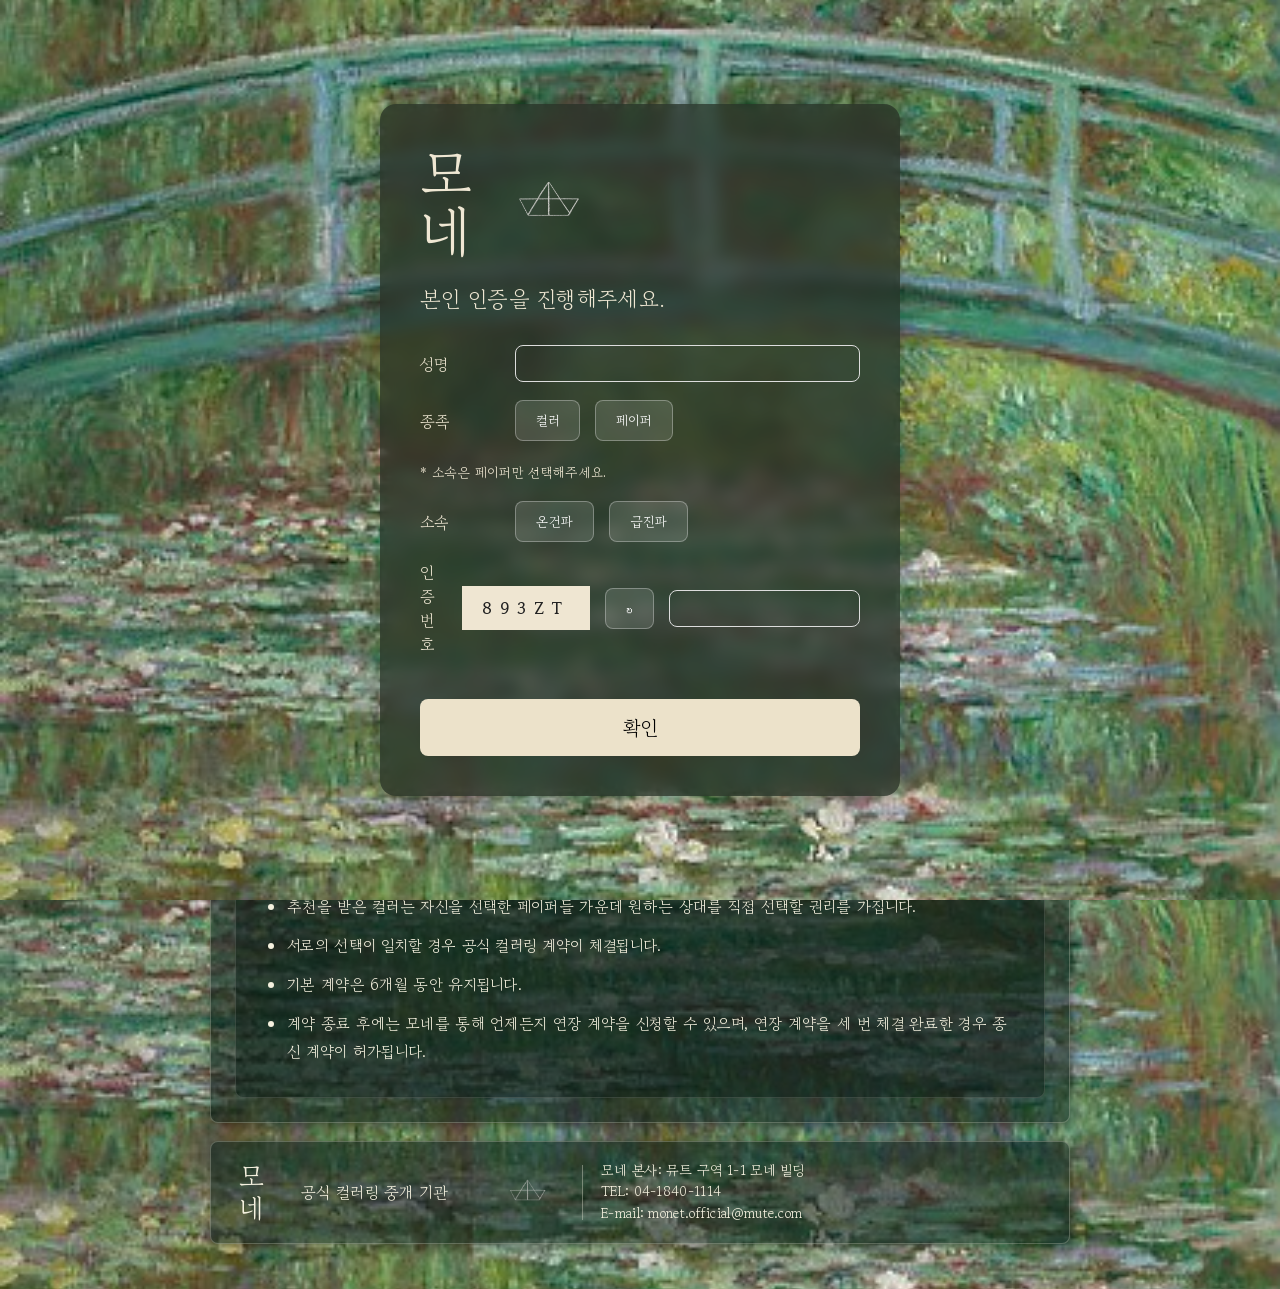
==== index.html @ 7ffa35e6 "Update index.html" ====
<!DOCTYPE html>
<html lang="ko">
<head>
  <meta charset="UTF-8" />
  <meta name="viewport" content="width=device-width, initial-scale=1.0" />
  <title>모네</title>

  <link rel="preconnect" href="https://fonts.googleapis.com">
  <link rel="preconnect" href="https://fonts.gstatic.com" crossorigin>
  <link href="https://fonts.googleapis.com/css2?family=Gowun+Batang:wght@400;700&display=swap" rel="stylesheet">

  <link rel="stylesheet" href="style.css" />
</head>

<body>
  <div class="wrap">

    <header class="panel hero">
      <div class="top-info">
        <button data-page="language">English/한국어</button><br>
        <span>상담문의 04-1840-1114</span>
      </div>

      <div class="main-logo">모<br>네</div>
      <img class="boat-icon" src="./monet-project/assets/icons/icon-boat.png" alt="종이배">

      <p class="slogan">당신에게 어울리는 ‘색’을 찾아드립니다.</p>
    </header>

    <nav class="panel nav">
      <button data-page="home">Home</button><span>|</span>
      <button data-page="about">모네 소개</button><span>|</span>
      <button data-page="coloring">컬러링</button><span>|</span>
      <button data-page="matching">매칭 서비스</button><span>|</span>
      <button data-page="notice">공지사항</button><span>|</span>
      <button data-page="center">고객 센터</button>
    </nav>

    <main class="two-column">
      <section class="panel box">
        <h2>| 클로드 헌정 신곡
      
        </h2>

        <div class="player-card">
          <img class="album-cover" src="./monet-project/assets/album/lis-envoles.png" alt="Lis envolés album cover">

          <div class="player-info">
            <div class="song-title">Lis envolés</div>
            <div class="composer">Claude</div>

            <div class="progress" id="progress">
              <div class="progress-fill" id="progressFill"></div>
            </div>

            <div class="controls">
              <button id="prevBtn" type="button">◀</button>
              <button id="playBtn" type="button">▶</button>
              <button id="nextBtn" type="button">▶</button>
            </div>

            <audio id="audio"</audio>
          </div>
        </div>
      </section>

      <section class="panel box">
        <h2>| 회원가입/로그인
       
        </h2>

        <ul class="join-list">
          <li><button class="link-btn" data-page="paperJoin">페이퍼 전용 회원가입/로그인</button></li>
          <li><button class="link-btn" data-page="colorJoin">컬러 전용 회원가입/로그인</button></li>
        </ul>

        <p class="small-note">
          회원가입은 신분증 검증절차에 따라 2~3일 소요됩니다.<br>
          페이퍼는 컬러 등록 점검차로 함께 신청하시면 더 소요될 수 있습니다.
        </p>
      </section>
    </main>

    <section class="panel guide-area">
      <h2>| 모네 컬러링 안내
       
      </h2>

      <div class="inner-box">
        <ul>
          <li>모네는 페이퍼와 컬러가 안전하고 합법적으로 컬러링을 맺을 수 있도록 중개하는 공식 기관입니다.</li>
          <li>전담 중매사는 페이퍼의 등급과 성향을 바탕으로 적합한 컬러를 추천합니다.</li>
          <li>추천을 받은 컬러는 자신을 선택한 페이퍼들 가운데 원하는 상대를 직접 선택할 권리를 가집니다.</li>
          <li>서로의 선택이 일치할 경우 공식 컬러링 계약이 체결됩니다.</li>
          <li>기본 계약은 6개월 동안 유지됩니다.</li>
          <li>계약 종료 후에는 모네를 통해 언제든지 연장 계약을 신청할 수 있으며, 연장 계약을 세 번 체결 완료한 경우 종신 계약이 허가됩니다.</li>
        </ul>
      </div>
    </section>

    <footer class="panel footer">
      <div class="footer-logo">모<br>네</div>
      <div>공식 컬러링 중개 기관</div>
      <img class="footer-boat" src="./monet-project/assets/icons/icon-boat.png" alt="">
      <div class="footer-line"></div>
      <div class="footer-info">
        모네 본사: 뮤트 구역 1-1 모네 빌딩<br>
        TEL: 04-1840-1114<br>
        E-mail: monet.official@mute.com
      </div>
    </footer>

  </div>
<!-- =======================
     Login Overlay
======================== -->

<div id="loginOverlay">

    <div class="login-card">

        <div class="login-title">

            <div class="login-logo">
                모<br>네
            </div>

            <img class="login-boat"
                 src="./monet-project/assets/icons/icon-boat.png"
                 alt="boat">

        </div>

        <p class="login-text">
            본인 인증을 진행해주세요.
        </p>

        <div class="login-row">
            <label>성명</label>
            <input id="userName" type="text">
        </div>

        <div class="login-row">
            <label>종족</label>

            <button class="raceBtn" data-race="color">컬러</button>

            <button class="raceBtn" data-race="paper">페이퍼</button>
        </div>

        <small>* 소속은 페이퍼만 선택해주세요.</small>

        <div class="login-row">
            <label>소속</label>

            <button class="groupBtn" data-group="good">온건파</button>

            <button class="groupBtn" data-group="bad">급진파</button>
        </div>

        <div class="login-row">

            <label>인증번호</label>

            <span id="captchaText"></span>

            <button id="refreshCaptcha">↻</button>

            <input id="captchaInput">

        </div>

        <button id="loginBtn">
            확인
        </button>

    </div>

</div>

<!-- Error -->

<div id="errorOverlay">

    <div class="error-card">

        <h2>| Error</h2>

        <p>

귀하께서는 서비스 대상자가 아니므로
<br>
본 사이트에서 5초 뒤에 추방됩니다.

        </p>

        <div id="countDown">
5
        </div>

    </div>

</div>

<!-- Loading -->

<div id="loadingOverlay">

    <div class="loading-card">

        <img
        src="./monet-project/assets/icons/icon-boat.png"
        class="loadingBoat">

        <h3>Loading ...</h3>

        <progress id="loadingBar" value="0" max="100"></progress>

    </div>

</div>
  <script src="script.js"></script>
</body>
</html>
---- style.css ----
* {
  box-sizing: border-box;
}

body {
  margin: 0;
  background: url("monet-project/assets/background/bg-home.png") center top / cover fixed no-repeat;
  font-family: "Gowun Batang", "Batang", serif;
  color: #f5f1df;
  letter-spacing: 0.3px;
}

.wrap {
  width: 860px;
  margin: 45px auto;
}

.panel {
  background: rgba(15, 34, 27, 0.56);
  border: 1px solid rgba(245, 241, 223, 0.25);
  border-radius: 8px;
  box-shadow: 3px 3px 8px rgba(0,0,0,0.38);
}

.hero {
  height: 282px;
  position: relative;
  padding: 35px;
}

.main-logo {
  font-size: 56px;
  line-height: 1.22;
  font-weight: 400;
}

.boat-icon {
  position: absolute;
  left: 160px;
  top: 40px;
  width: 250px;
  opacity: 0.78;
}

.top-info {
  position: absolute;
  right: 26px;
  top: 22px;
  text-align: right;
  font-size: 16px;
  line-height: 1.6;
}

button {
  font-family: inherit;
}

.top-info button,
.nav button,
.link-btn {
  color: inherit;
  background: none;
  border: 0;
  padding: 0;
  cursor: pointer;
  font-size: inherit;
}

.top-info button:hover,
.nav button:hover,
.link-btn:hover {
  text-decoration: underline;
}

.slogan {
  position: absolute;
  left: 35px;
  bottom: 34px;
  margin: 0;
  font-size: 25px;
}

.nav {
  height: 58px;
  margin-top: 16px;
  display: flex;
  justify-content: center;
  align-items: center;
  gap: 23px;
}

.nav button {
  font-size: 17px;
}

.nav span {
  opacity: 0.6;
}

.two-column {
  margin-top: 18px;
  display: grid;
  grid-template-columns: 1.08fr 0.92fr;
  gap: 18px;
}

.box {
  min-height: 230px;
  padding: 22px;
}

h2 {
  margin: 0 0 17px 0;
  font-size: 27px;
  font-weight: 400;
  position: relative;
}

.player-card {
  height: 154px;
  padding: 17px;
  border-radius: 8px;
  background: rgba(224, 235, 218, 0.68);
  color: #24372d;
  display: flex;
  gap: 18px;
  align-items: center;
}

.album-cover {
  width: 122px;
  height: 122px;
  object-fit: cover;
  flex-shrink: 0;
}

.player-info {
  flex: 1;
}

.song-title {
  font-size: 29px;
  margin-bottom: 6px;
}

.composer {
  font-size: 14px;
  text-align: right;
  margin-bottom: 16px;
}

.progress {
  width: 100%;
  height: 4px;
  background: rgba(20, 39, 30, 0.38);
  cursor: pointer;
  overflow: hidden;
}

.progress-fill {
  width: 0%;
  height: 100%;
  background: #1d362a;
}

.controls {
  margin-top: 12px;
  text-align: center;
}

.controls button {
  font-size: 20px;
  color: #24372d;
  background: transparent;
  border: 0;
  cursor: pointer;
  margin: 0 8px;
}

.join-list {
  margin: 0;
  padding-left: 24px;
}

.join-list li {
  margin-bottom: 20px;
  font-size: 17px;
}

.link-btn {
  text-decoration: underline;
}

.small-note {
  margin-top: 20px;
  font-size: 12.5px;
  line-height: 1.9;
  opacity: 0.84;
}

.guide-area {
  margin-top: 18px;
  padding: 24px;
}

.inner-box {
  background: rgba(10, 27, 21, 0.46);
  border: 1px solid rgba(244, 240, 223, 0.14);
  border-radius: 8px;
  padding: 20px 27px;
}

.inner-box ul {
  margin: 0;
  padding-left: 24px;
}

.inner-box li {
  margin-bottom: 12px;
  font-size: 15.5px;
  line-height: 1.75;
}

.footer {
  margin-top: 18px;
  min-height: 102px;
  padding: 18px 28px;
  display: grid;
  grid-template-columns: 44px 175px 70px 1px 1fr;
  gap: 18px;
  align-items: center;
}

.footer-logo {
  font-size: 28px;
  line-height: 1.15;
}

.footer-boat {
  width: 65px;
  opacity: 0.68;
}

.footer-line {
  width: 1px;
  height: 55px;
  background: rgba(244, 240, 223, 0.36);
}

.footer-info {
  font-size: 14px;
  line-height: 1.55;
}

@media (max-width: 900px) {
  .wrap {
    width: 94%;
  }

  .two-column {
    grid-template-columns: 1fr;
  }

  .nav {
    height: auto;
    flex-wrap: wrap;
    padding: 14px 10px;
  }

  .footer {
    grid-template-columns: 1fr;
  }

  .footer-boat,
  .footer-line {
    display: none;
  }
}

.top-info a,
.top-info a:visited {
  color: #f5f1df;
  text-decoration: none;
}

@media (max-width: 900px) {
  .boat-icon {
    left: 50%;
    top: 55px;
    width: 180px;
    transform: translateX(-50%);
  }
}

/*==========================
LOGIN
==========================*/

#loginOverlay,
#errorOverlay,
#loadingOverlay{

position:fixed;
left:0;
top:0;

width:100%;
height:100%;

display:flex;
justify-content:center;
align-items:center;

background:url("./monet-project/assets/background/bg-home.png")
center/cover;

z-index:99999;

}

#errorOverlay,
#loadingOverlay{

display:none;

}

.login-card,
.error-card,
.loading-card{

width:520px;

padding:40px;

background:rgba(35,45,35,.72);

backdrop-filter:blur(8px);

border-radius:16px;

color:#efe7d3;

box-shadow:0 0 30px rgba(0,0,0,.25);

}

.login-title{

display:flex;

align-items:center;

gap:20px;

margin-bottom:20px;

}

.login-logo{

font-size:58px;

line-height:1;

}

.login-boat{

width:110px;

opacity:.9;

}

.login-text{

margin-bottom:30px;

font-size:22px;

line-height:1.5;

}

.login-row{

display:flex;

align-items:center;

gap:15px;

margin:18px 0;

}

.login-row label{

width:80px;

}

.login-row input{

flex:1;

background:transparent;

border:1px solid #ddd;

color:white;

padding:10px;

border-radius:8px;

}

.login-row button{

padding:10px 20px;

background:rgba(255,255,255,.12);

border:1px solid rgba(255,255,255,.3);

color:white;

border-radius:8px;

cursor:pointer;

}

#captchaText{

padding:10px 20px;

background:#efe6d2;

color:#222;

font-weight:bold;

letter-spacing:8px;

}

#loginBtn{

margin-top:25px;

width:100%;

padding:14px;

font-size:20px;

cursor:pointer;

background:#ece2ca;

border:none;

border-radius:8px;

}

.error-card{

background:rgba(140,40,40,.82);

}

.loading-card{

text-align:center;

}

.loadingBoat{

width:90px;

margin-bottom:15px;

}

progress{

width:100%;

height:18px;

}
/* 모바일 로그인 화면 보정 */
@media (max-width: 700px) {
  .login-card {
    width: 88%;
    max-height: 88vh;
    overflow-y: auto;
    padding: 28px 22px;
  }

  .login-logo {
    font-size: 42px;
  }

  .login-boat {
    width: 110px;
  }

  .login-text {
    font-size: 18px;
    margin-bottom: 22px;
  }

  .login-row {
    display: grid;
    grid-template-columns: 70px 1fr;
    gap: 10px;
    margin: 10px 0 !important;
  }

  .login-row label {
    width: auto;
    font-size: 18px;
  }

  .login-row button {
    padding: 9px 12px;
    font-size: 16px;
  }

  .login-row input {
    min-width: 0;
    font-size: 16px;
  }

  #captchaText {
    letter-spacing: 5px;
    padding: 9px 12px;
    font-size: 16px;
  }

  #refreshCaptcha {
    padding: 8px 10px;
  }

  #loginBtn {
    font-size: 18px;
    padding: 12px;
  }

  .error-card,
  .loading-card {
    width: 82%;
    padding: 30px 24px;
  }
}

/* 선택된 버튼 표시 */
.raceBtn.active,
.groupBtn.active {
  background: rgba(245, 241, 223, 0.32);
  border-color: rgba(245, 241, 223, 0.9);
  box-shadow: 0 0 10px rgba(245, 241, 223, 0.25);
  color: #fff8df;
}
/* 모바일 로그인창 정리 */
@media (max-width: 700px) {
  .login-card {
    width: 88%;
    max-height: 86vh;
    overflow-y: auto;
    padding: 32px 26px;
  }

  .login-title {
    gap: 18px;
    margin-bottom: 24px;
  }

  .login-logo {
    font-size: 46px;
  }

  .login-boat {
    width: 110px;
  }

  .login-text {
    font-size: 22px;
    line-height: 1.55;
    margin-bottom: 32px;
  }

  .login-row {
    display: block;
    margin: 22px 0;
  }

  .login-row label {
    display: block;
    width: auto;
    margin-bottom: 10px;
    font-size: 22px;
  }

  .login-row input {
    width: 100%;
    height: 48px;
    font-size: 20px;
  }

  .login-row button {
    width: calc(50% - 6px);
    height: 48px;
    margin-right: 8px;
    margin-bottom: 10px;
    font-size: 20px;
  }

  .login-row button:nth-of-type(2) {
    margin-right: 0;
  }

  .login-card small {
    display: block;
    margin: 6px 0 20px;
    font-size: 16px;
    color: #f5e7ad;
  }

  #captchaText {
    display: inline-flex;
    width: calc(72% - 8px);
    height: 50px;
    align-items: center;
    justify-content: center;
    font-size: 21px;
    letter-spacing: 8px;
  }

  #refreshCaptcha {
    width: 26%;
    height: 50px;
    margin: 0 0 10px 8px;
  }

  #captchaInput {
    width: 100%;
    margin-top: 10px;
  }

  #loginBtn {
    width: 100%;
    margin-top: 26px;
    font-size: 22px;
  }

  .error-card,
  .loading-card {
    width: 84%;
    padding: 32px 26px;
  }
}

/* 선택된 버튼 표시 */
.raceBtn.active,
.groupBtn.active {
  background: rgba(245, 241, 223, 0.34) !important;
  border-color: rgba(245, 241, 223, 0.95) !important;
  color: #fff8df !important;
  box-shadow: inset 0 0 10px rgba(255,255,255,0.25),
              0 0 10px rgba(245,241,223,0.18);
}
/* 모바일 본인인증 compact 버전 */
@media screen and (max-width: 700px) {
  #loginOverlay .login-card {
    width: 86vw !important;
    max-height: none !important;
    padding: 24px 24px !important;
    overflow-y: visible !important;
  }

  #loginOverlay .login-title {
    margin-bottom: 14px !important;
  }

  #loginOverlay .login-logo {
    font-size: 42px !important;
  }

  #loginOverlay .login-boat {
    width: 110px !important;
  }

  #loginOverlay .login-text {
    font-size: 19px !important;
    line-height: 1.45 !important;
    margin-bottom: 20px !important;
  }

  #loginOverlay .login-row {
    display: grid !important;
    grid-template-columns: 72px 1fr 1fr !important;
    gap: 8px !important;
    align-items: center !important;
    margin: 13px 0 !important;
  }

  #loginOverlay .login-row label {
    width: 72px !important;
    font-size: 20px !important;
    margin: 0 !important;
  }

  #loginOverlay .login-row input {
    grid-column: 2 / 4 !important;
    height: 42px !important;
    font-size: 17px !important;
  }

  #loginOverlay .raceBtn,
  #loginOverlay .groupBtn {
    width: 100% !important;
    height: 42px !important;
    font-size: 18px !important;
  }

  #loginOverlay .login-card small {
    display: block !important;
    margin: 6px 0 10px 80px !important;
    font-size: 14px !important;
  }

  #loginOverlay #captchaText {
    grid-column: 2 / 3 !important;
    width: 100% !important;
    height: 42px !important;
    font-size: 18px !important;
    letter-spacing: 5px !important;
  }

  #loginOverlay #refreshCaptcha {
    grid-column: 3 / 4 !important;
    width: 100% !important;
    height: 42px !important;
  }

  #loginOverlay #captchaInput {
    grid-column: 2 / 4 !important;
    width: 100% !important;
    margin-top: 4px !important;
  }

  #loginOverlay #loginBtn {
    margin-top: 18px !important;
    padding: 11px !important;
    font-size: 20px !important;
  }
}
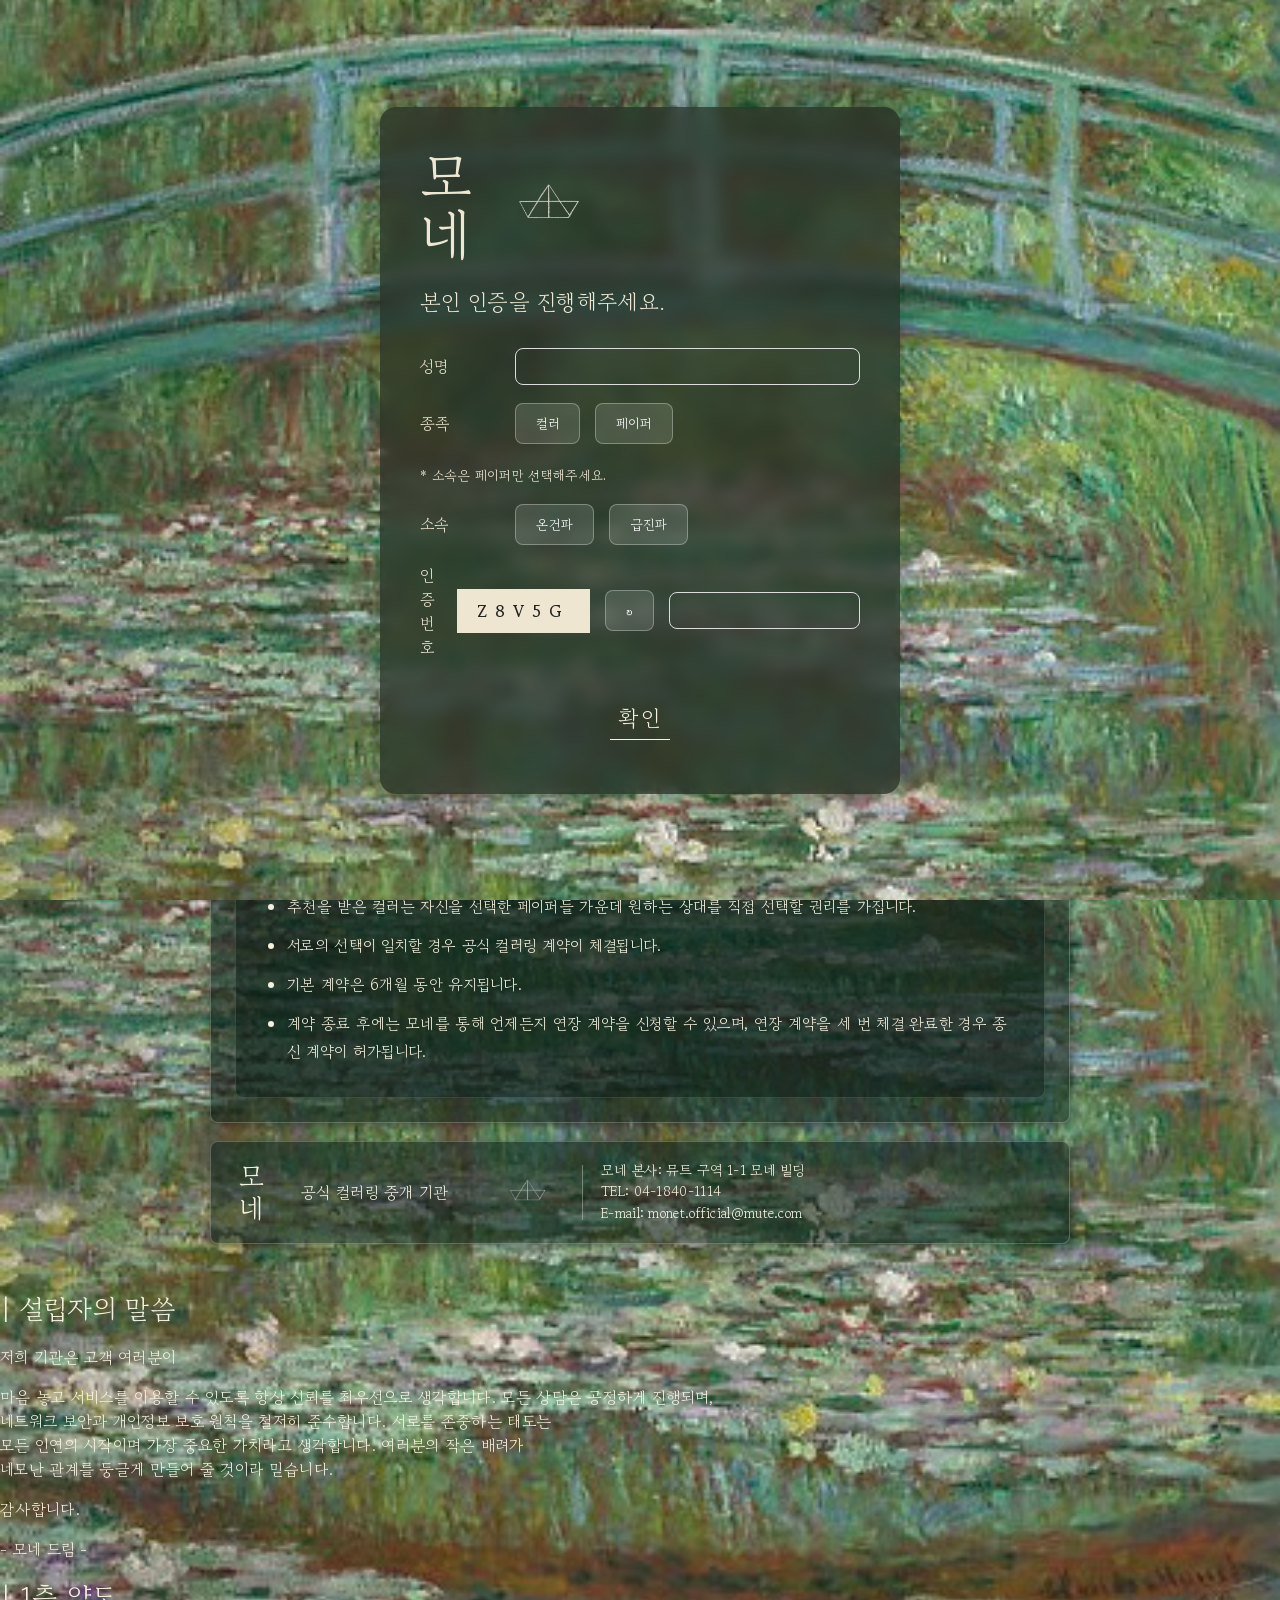
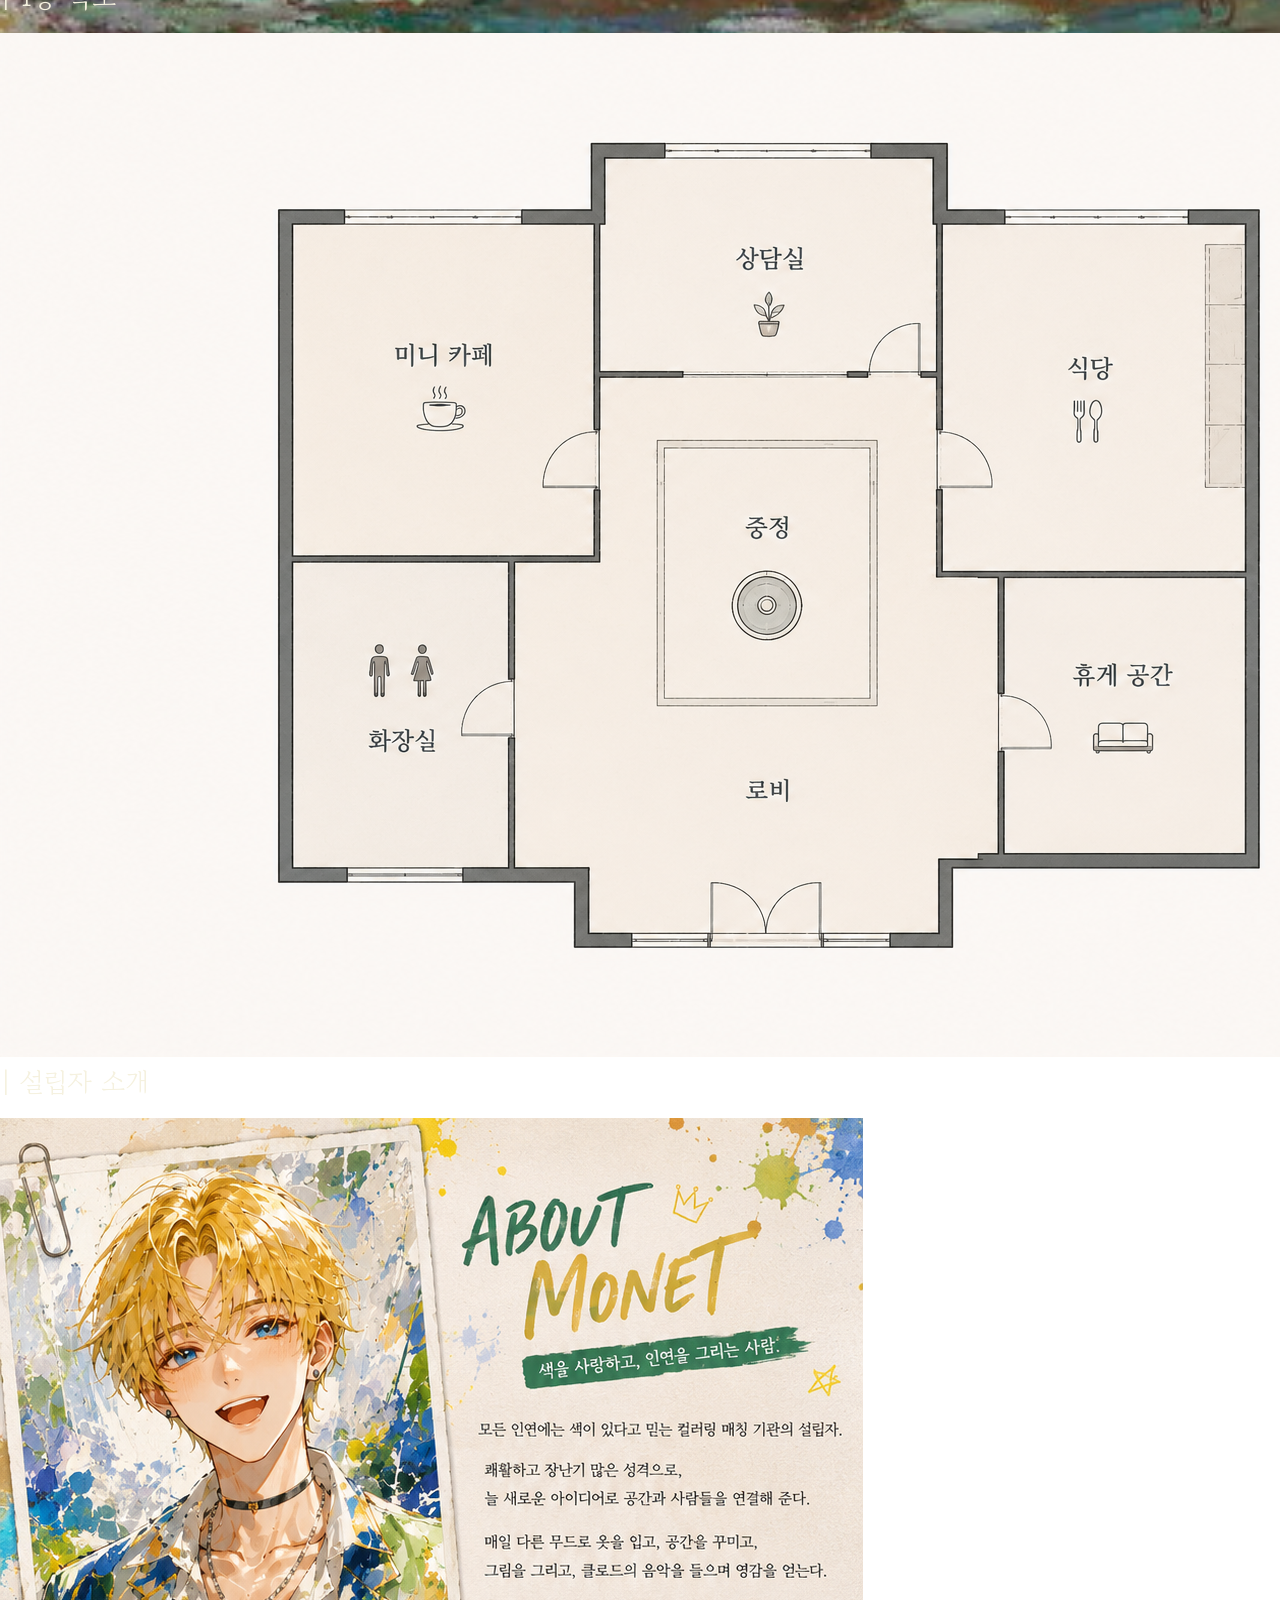
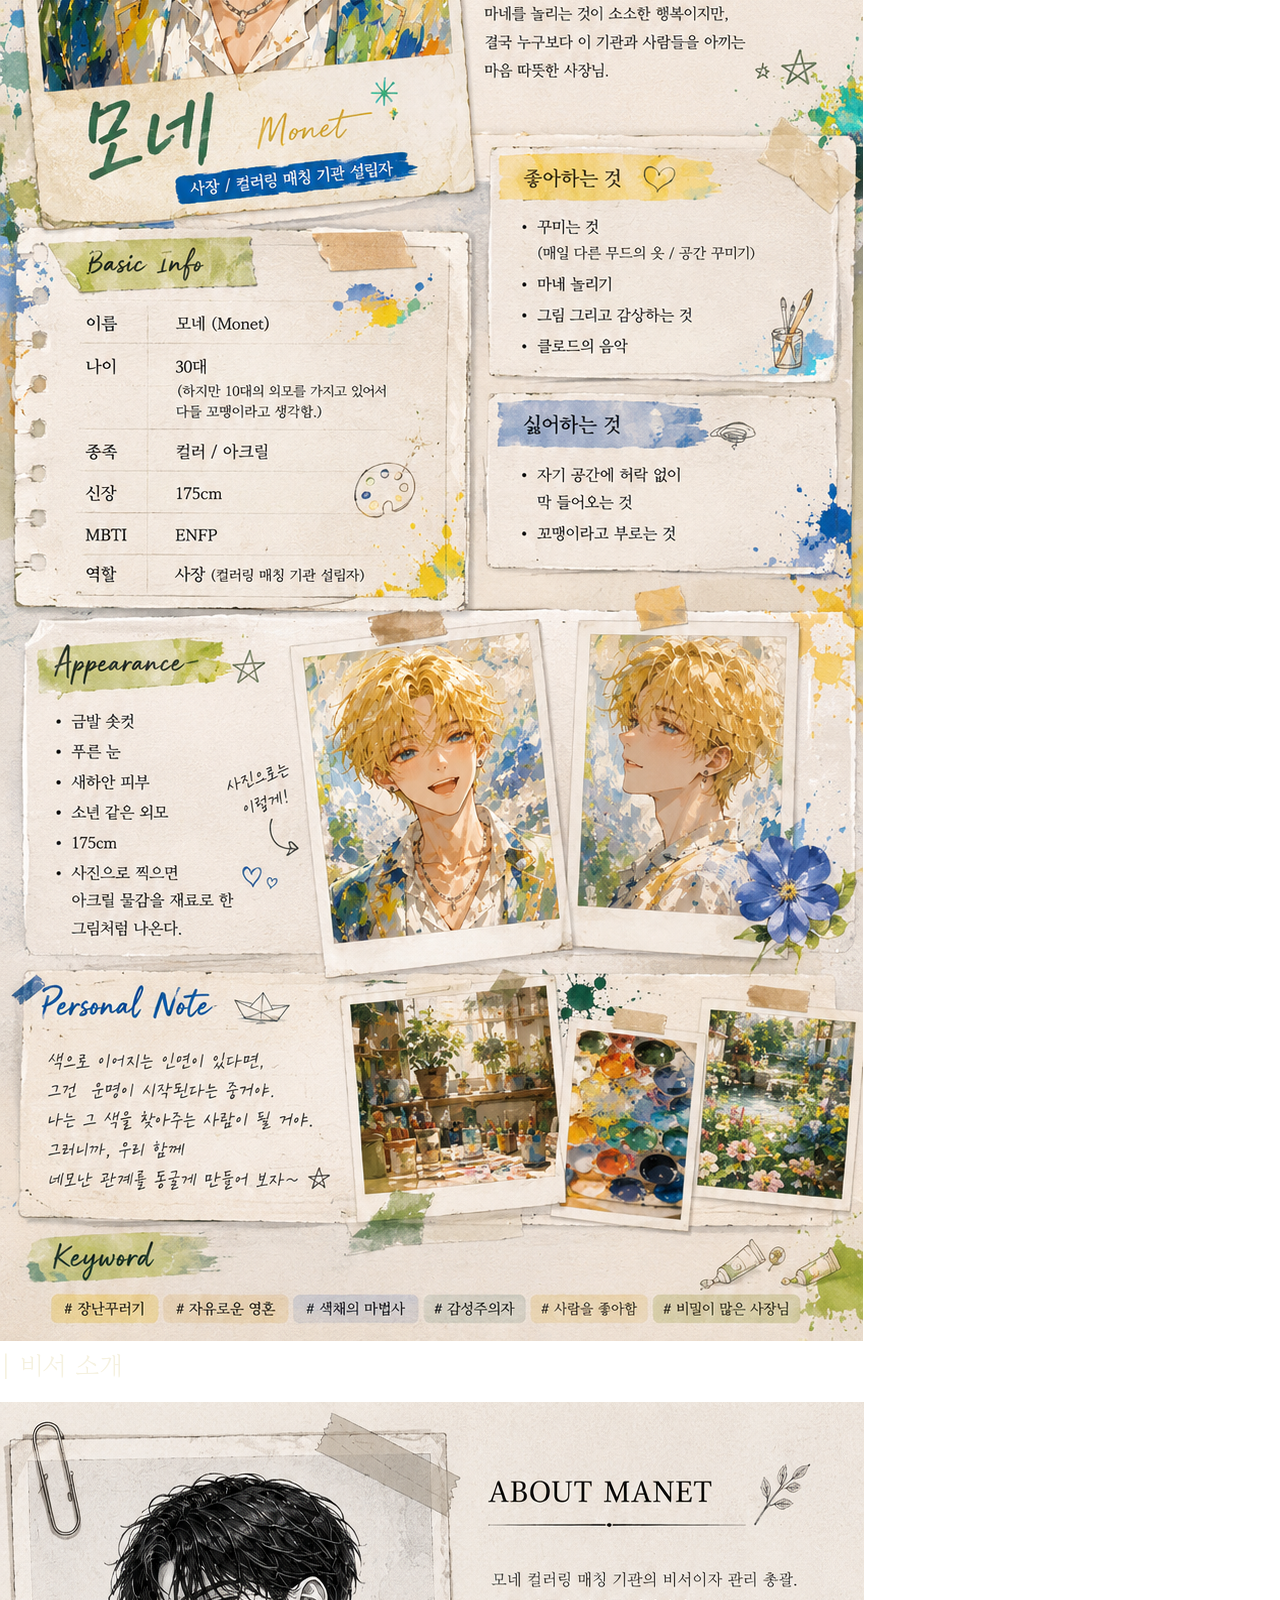
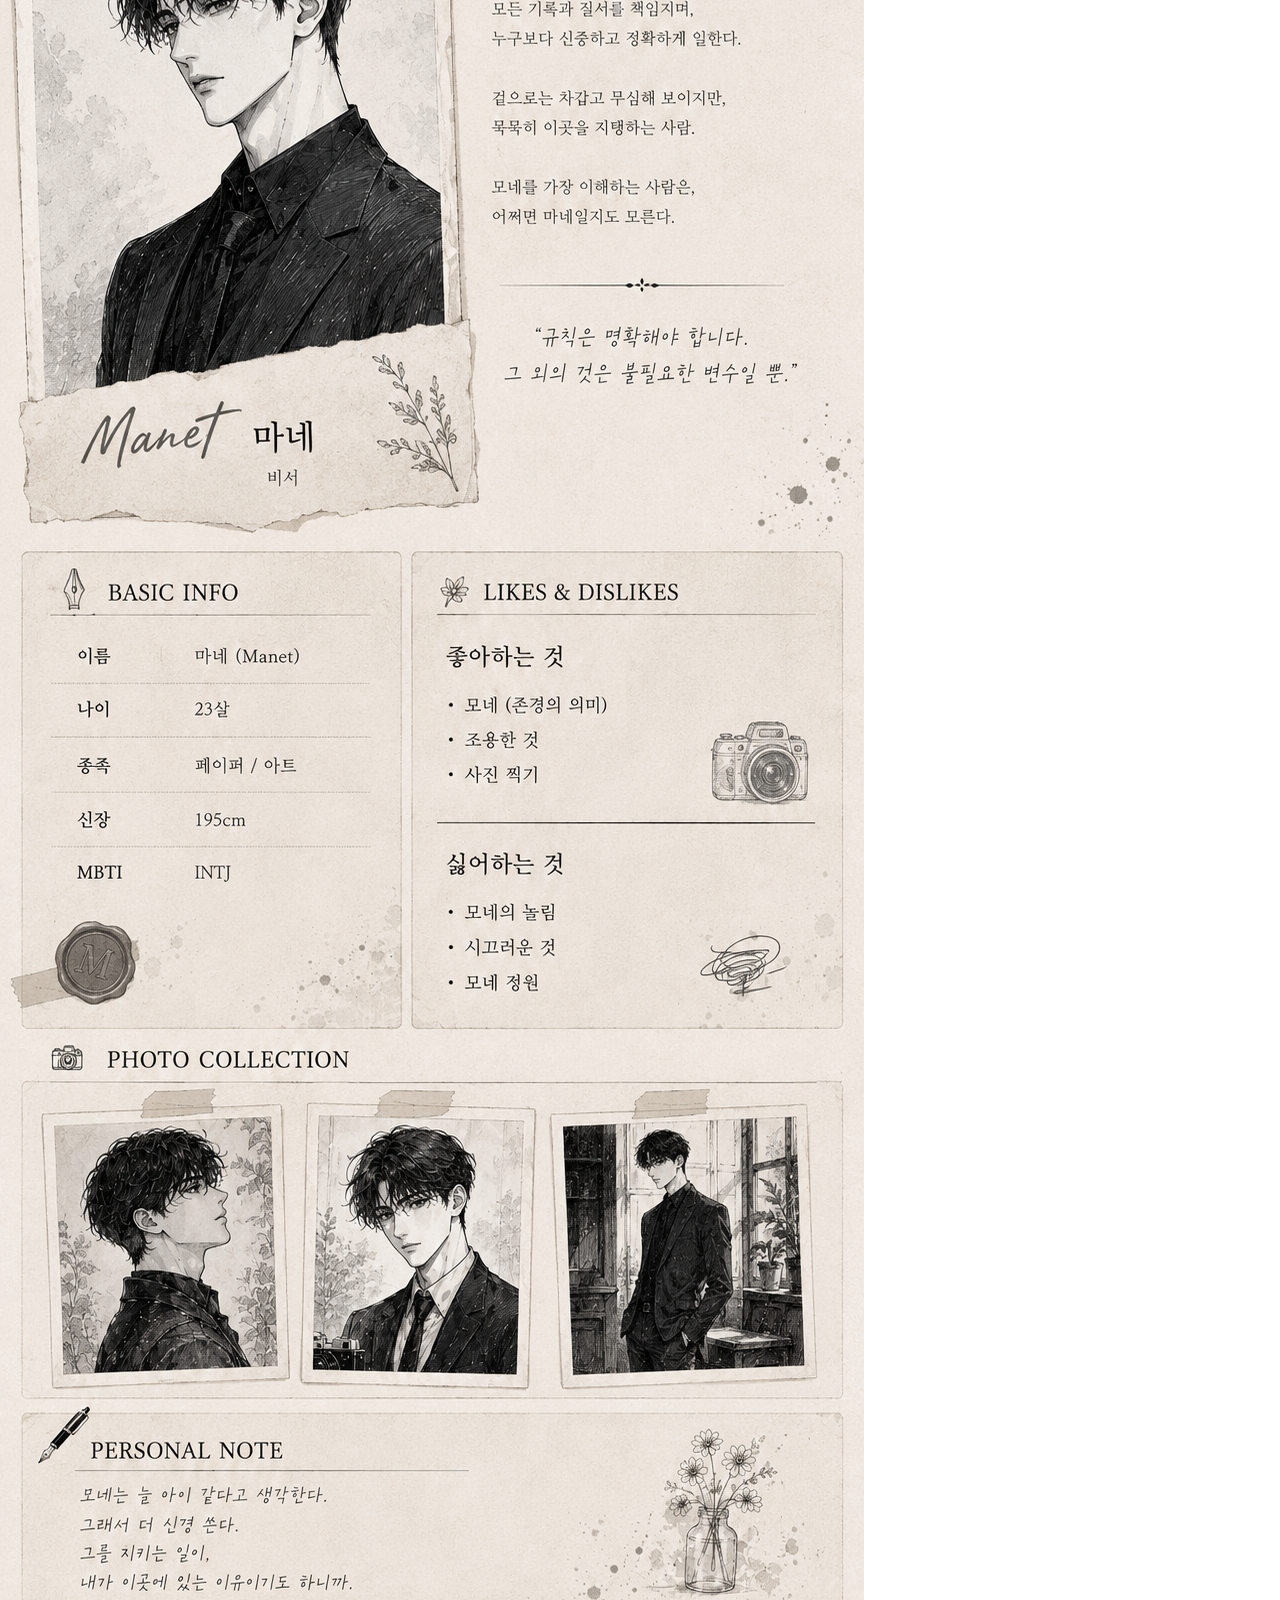
==== commit 39a564ac: "Update index.html" ====
--- a/index.html
+++ b/index.html
@@ -222,3 +222,48 @@
   <script src="script.js"></script>
 </body>
 </html>
+<section id="monetAboutSection" class="monet-about-section">
+
+  <div class="monet-about-card">
+    <h2>| 설립자의 말씀</h2>
+
+    <div class="founder-text">
+      <p>저희 기관은 고객 여러분이</p>
+
+      <p>
+        <span class="secret-spark">마</span>음 놓고 서비스를 이용할 수 있도록 항상 신뢰를 최우선으로 생각합니다.
+        모든 상담은 공정하게 진행되며,<br>
+        <span class="secret-spark">네</span>트워크 보안과 개인정보 보호 원칙을 철저히 준수합니다.
+        서로를 존중하는 태도는<br>
+        <span class="secret-spark">모</span>든 인연의 시작이며 가장 중요한 가치라고 생각합니다.
+        여러분의 작은 배려가<br>
+        <span class="secret-spark">네</span>모난 관계를 둥글게 만들어 줄 것이라 믿습니다.
+      </p>
+
+      <p>감사합니다.</p>
+      <p class="founder-sign">- 모네 드림 -</p>
+    </div>
+  </div>
+
+  <div class="monet-about-card">
+    <h2>| 1층 약도</h2>
+    <div class="image-frame">
+      <img src="./monet-project/assets/map/1f-map.png" alt="1층 약도">
+    </div>
+  </div>
+
+  <div class="monet-about-card">
+    <h2>| 설립자 소개</h2>
+    <div class="image-frame portrait-frame">
+      <img src="./monet-project/assets/profile/profile-monet.png" alt="모네 프로필">
+    </div>
+  </div>
+
+  <div class="monet-about-card">
+    <h2>| 비서 소개</h2>
+    <div class="image-frame portrait-frame">
+      <img src="./monet-project/assets/profile/profile-manet.png" alt="마네 프로필">
+    </div>
+  </div>
+
+</section>
--- a/style.css
+++ b/style.css
@@ -694,7 +694,7 @@
   }
 
   #loginOverlay .login-boat {
-    width: 110px !important;
+    width: 130px !important;
   }
 
   #loginOverlay .login-text {
@@ -762,3 +762,122 @@
     font-size: 20px !important;
   }
 }
+/* 모바일 전체 폰트 축소 */
+@media screen and (max-width:700px){
+
+  /* 안내문 */
+  #loginOverlay .login-text{
+      font-size:17px !important;
+      line-height:1.45;
+  }
+
+  /* 라벨 (성명, 종족...) */
+  #loginOverlay .login-row label{
+      font-size:16px !important;
+  }
+
+  /* 버튼 */
+  #loginOverlay .raceBtn,
+  #loginOverlay .groupBtn{
+      font-size:16px !important;
+  }
+
+  /* 입력창 */
+  #loginOverlay input{
+      font-size:16px !important;
+  }
+
+  /* 인증번호 */
+  #captchaText{
+      font-size:18px !important;
+      letter-spacing:4px !important;
+  }
+
+  /* 확인 버튼 */
+  #loginBtn{
+      font-size:18px !important;
+  }
+
+  /* 안내 문구 */
+  #loginOverlay small{
+      font-size:13px !important;
+  }
+
+  /* 모네 글씨 */
+  .login-logo{
+      font-size:38px !important;
+  }
+}
+#loginBtn{
+    display:block;
+    margin:28px auto 0;
+    background:transparent;
+    border:none;
+    color:#f6f0df;
+    font-size:22px;
+    font-family:'Gowun Batang', serif;
+    letter-spacing:2px;
+    cursor:pointer;
+    transition:.25s;
+}
+
+#loginBtn::after{
+    content:"";
+    display:block;
+    width:60px;
+    height:1px;
+    margin:6px auto 0;
+    background:#f6f0df;
+    transition:.25s;
+}
+
+#loginBtn:hover{
+    opacity:.75;
+}
+
+#loginBtn:hover::after{
+    width:90px;
+}
+#loadingOverlay .loading-card {
+  width: 360px !important;
+  padding: 34px 36px !important;
+  border-radius: 14px !important;
+  background: rgba(20, 39, 31, 0.68) !important;
+  border: 1px solid rgba(246, 240, 223, 0.25) !important;
+  backdrop-filter: blur(8px) !important;
+}
+
+#loadingOverlay .loadingBoat {
+  width: 115px !important;
+  opacity: 0.86;
+}
+
+#loadingOverlay h3 {
+  margin: 12px 0 16px !important;
+  font-weight: 400 !important;
+  letter-spacing: 1px !important;
+}
+
+#loadingOverlay progress {
+  appearance: none;
+  -webkit-appearance: none;
+  width: 100% !important;
+  height: 16px !important;
+  border: 1px solid rgba(246, 240, 223, 0.55) !important;
+  border-radius: 999px !important;
+  overflow: hidden !important;
+  background: rgba(246, 240, 223, 0.12) !important;
+}
+
+#loadingOverlay progress::-webkit-progress-bar {
+  background: rgba(246, 240, 223, 0.12);
+}
+
+#loadingOverlay progress::-webkit-progress-value {
+  background: linear-gradient(
+    90deg,
+    rgba(246, 240, 223, 0.45),
+    rgba(246, 240, 223, 0.95)
+  );
+  border-radius: 999px;
+}
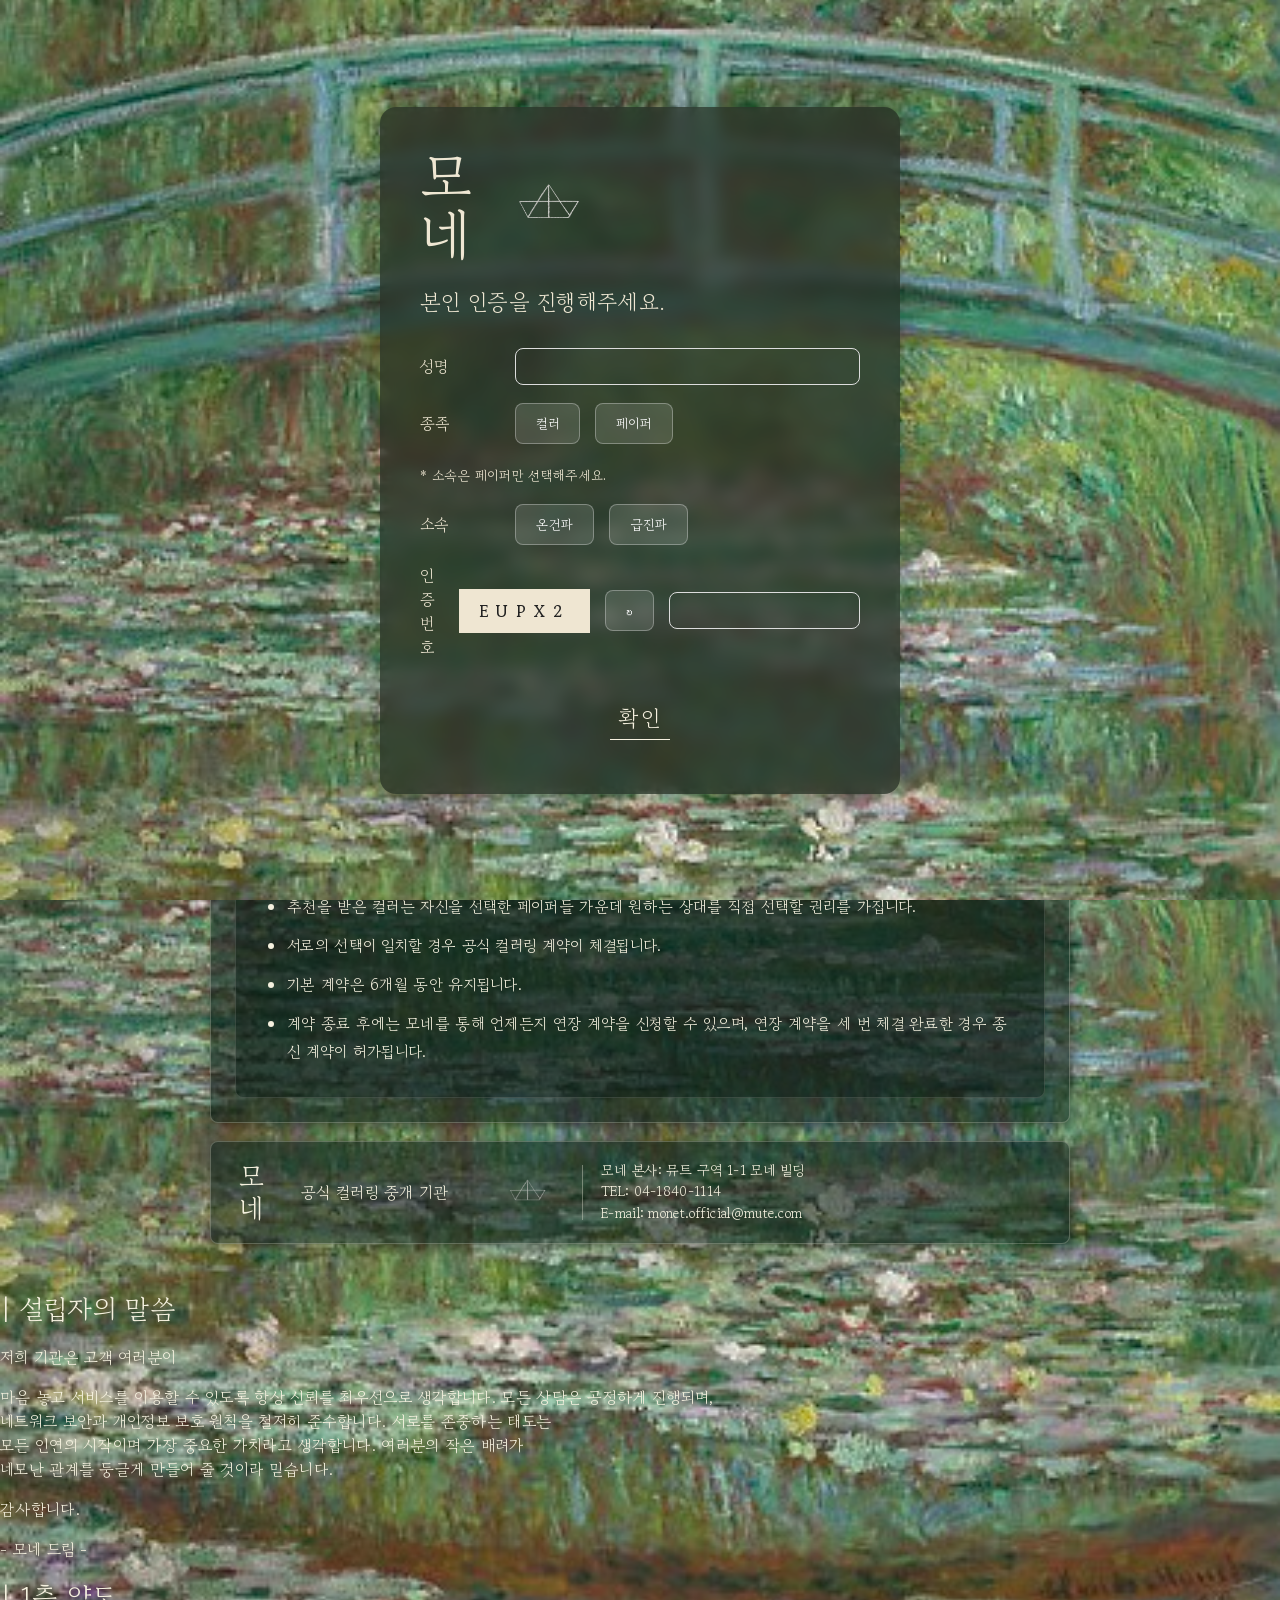
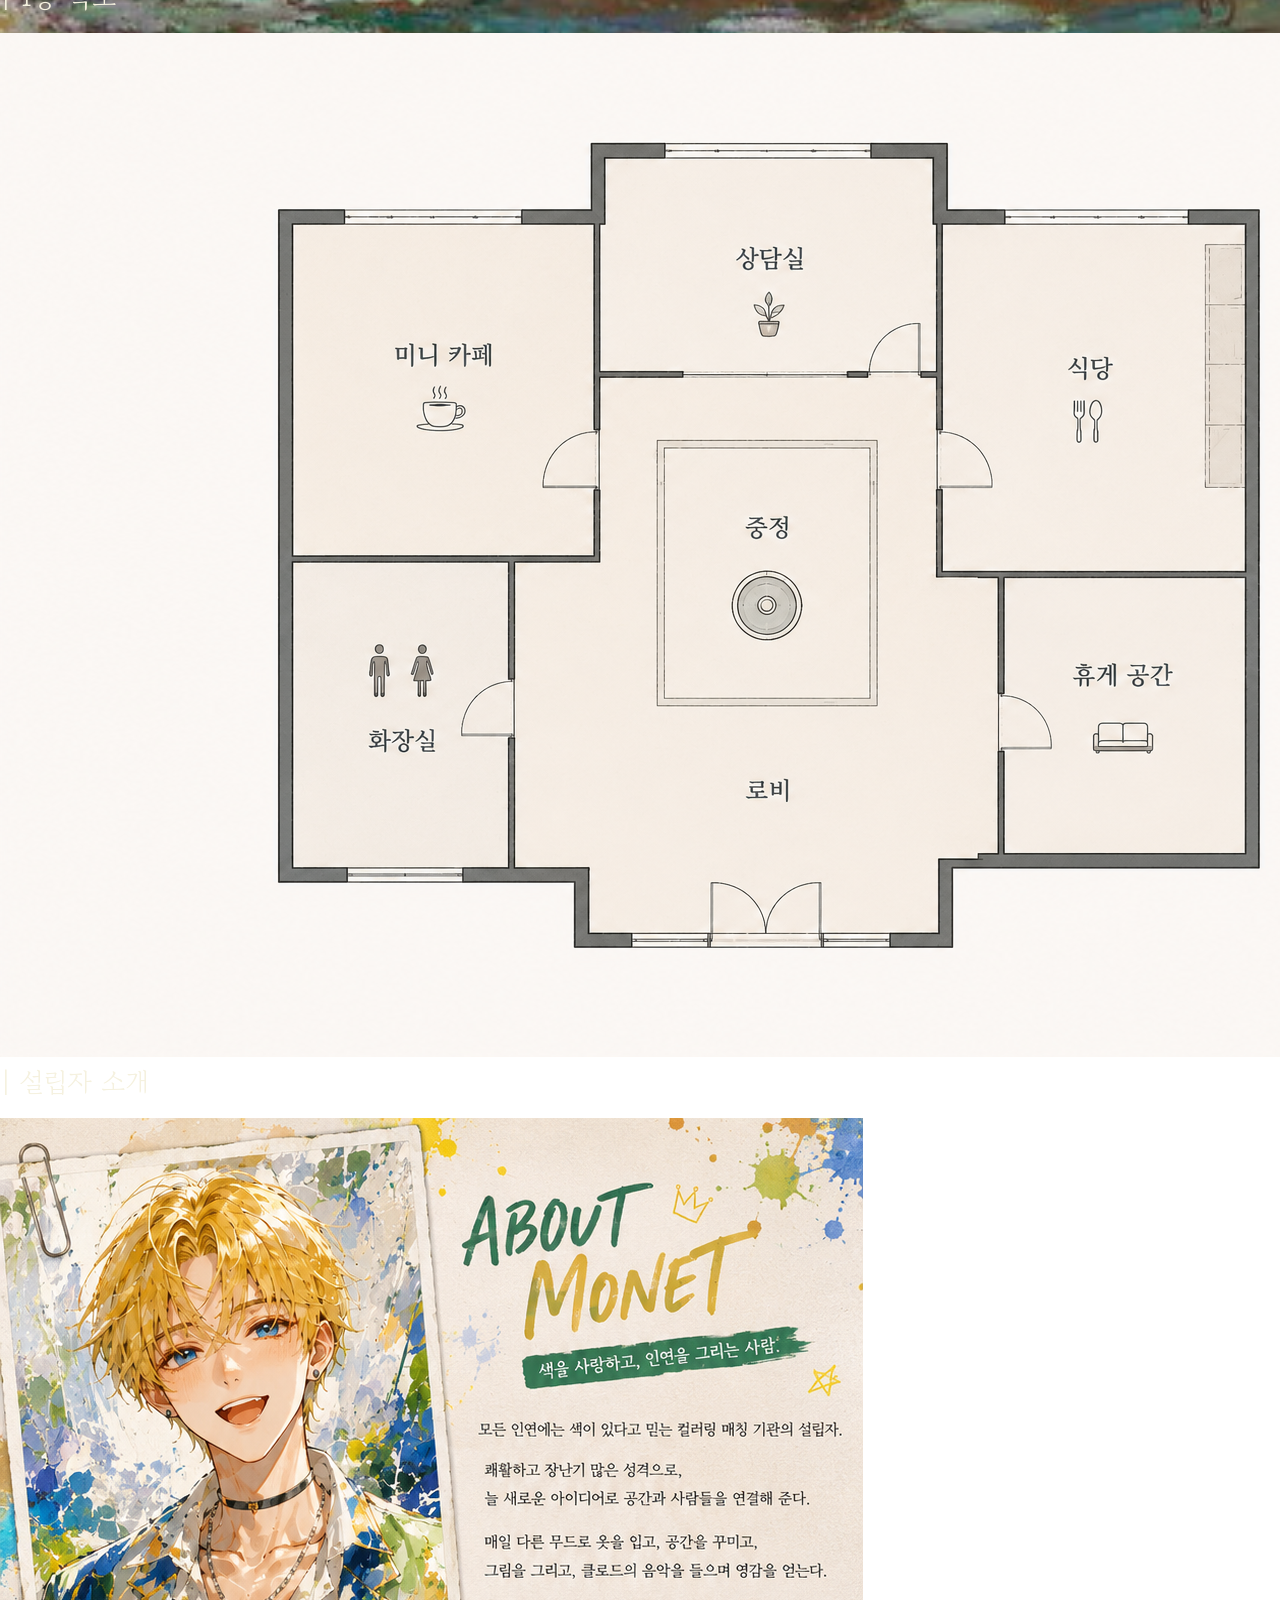
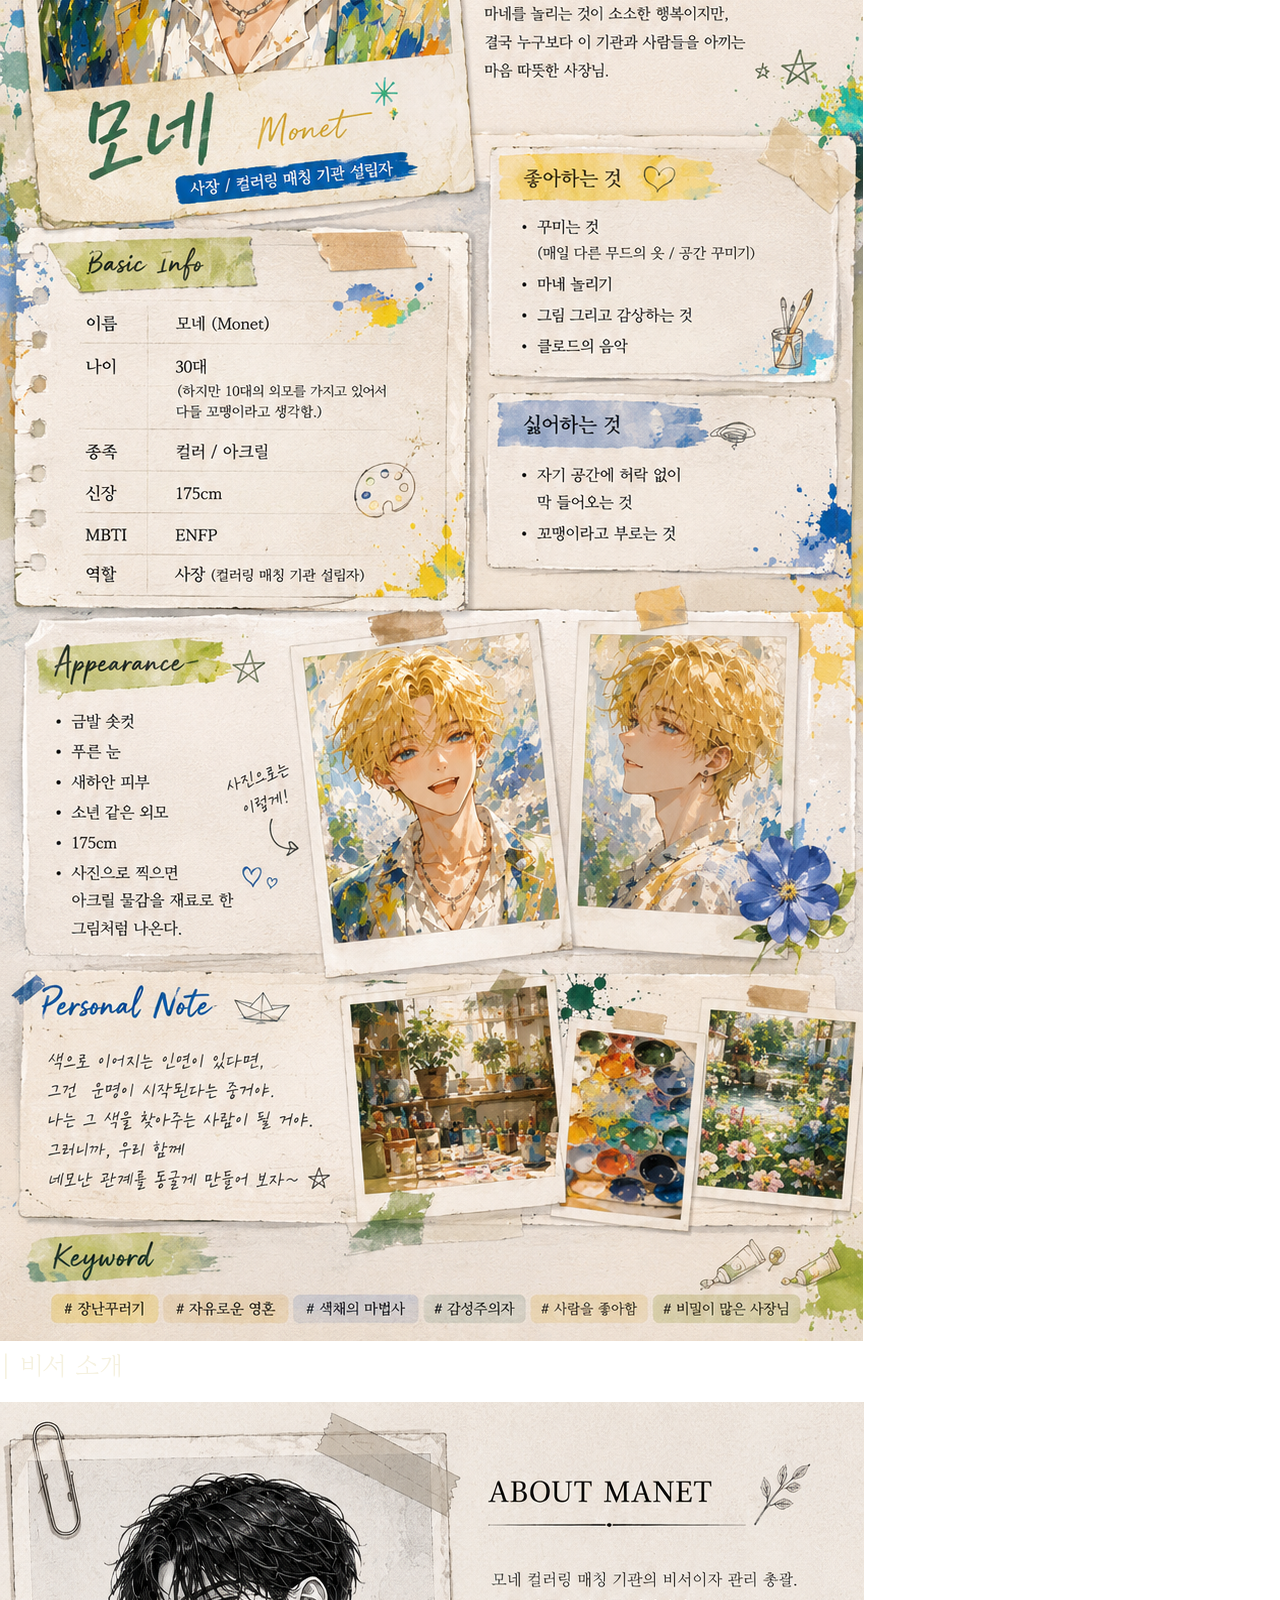
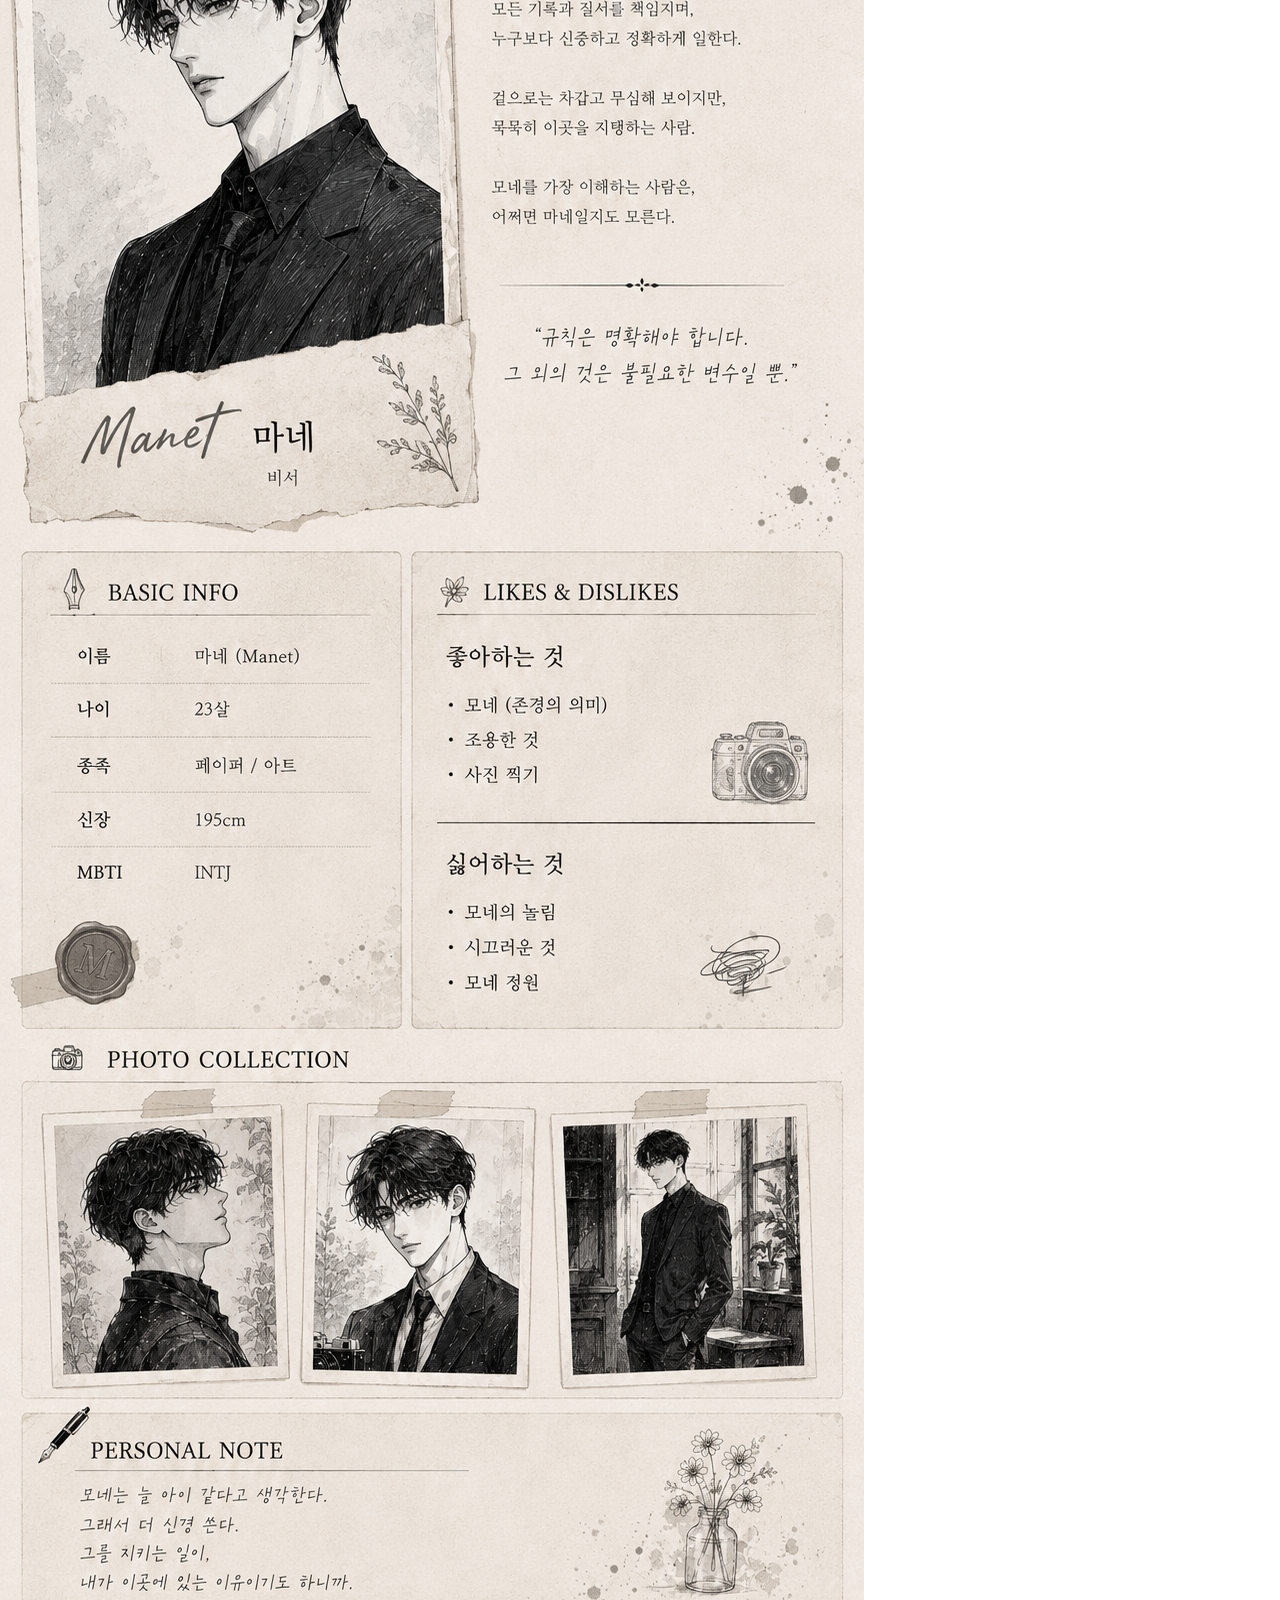
==== commit b5687536: "Update index.html" ====
--- a/index.html
+++ b/index.html
@@ -219,10 +219,7 @@
     </div>
 
 </div>
-  <script src="script.js"></script>
-</body>
-</html>
-<section id="monetAboutSection" class="monet-about-section">
+  <section id="monetAboutSection" class="monet-about-section">
 
   <div class="monet-about-card">
     <h2>| 설립자의 말씀</h2>
@@ -267,3 +264,6 @@
   </div>
 
 </section>
+  <script src="script.js"></script>
+</body>
+</html>
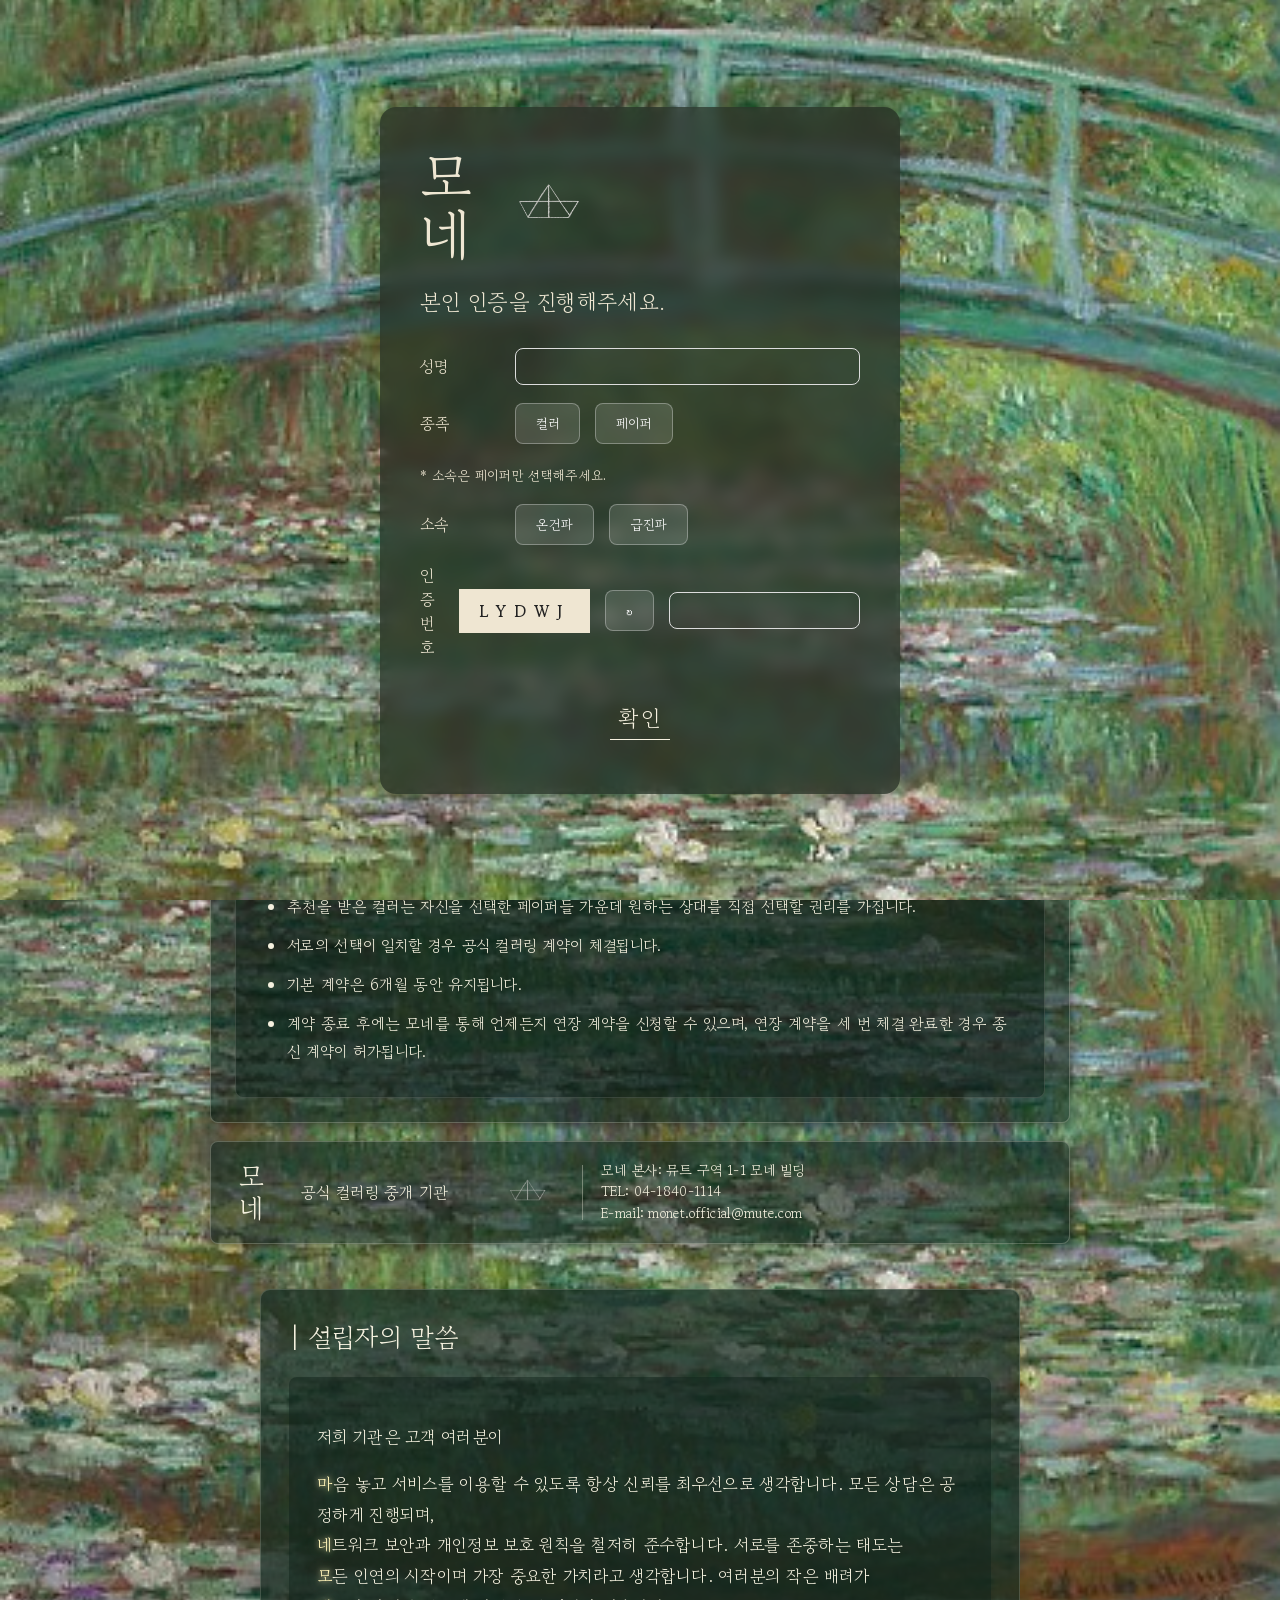
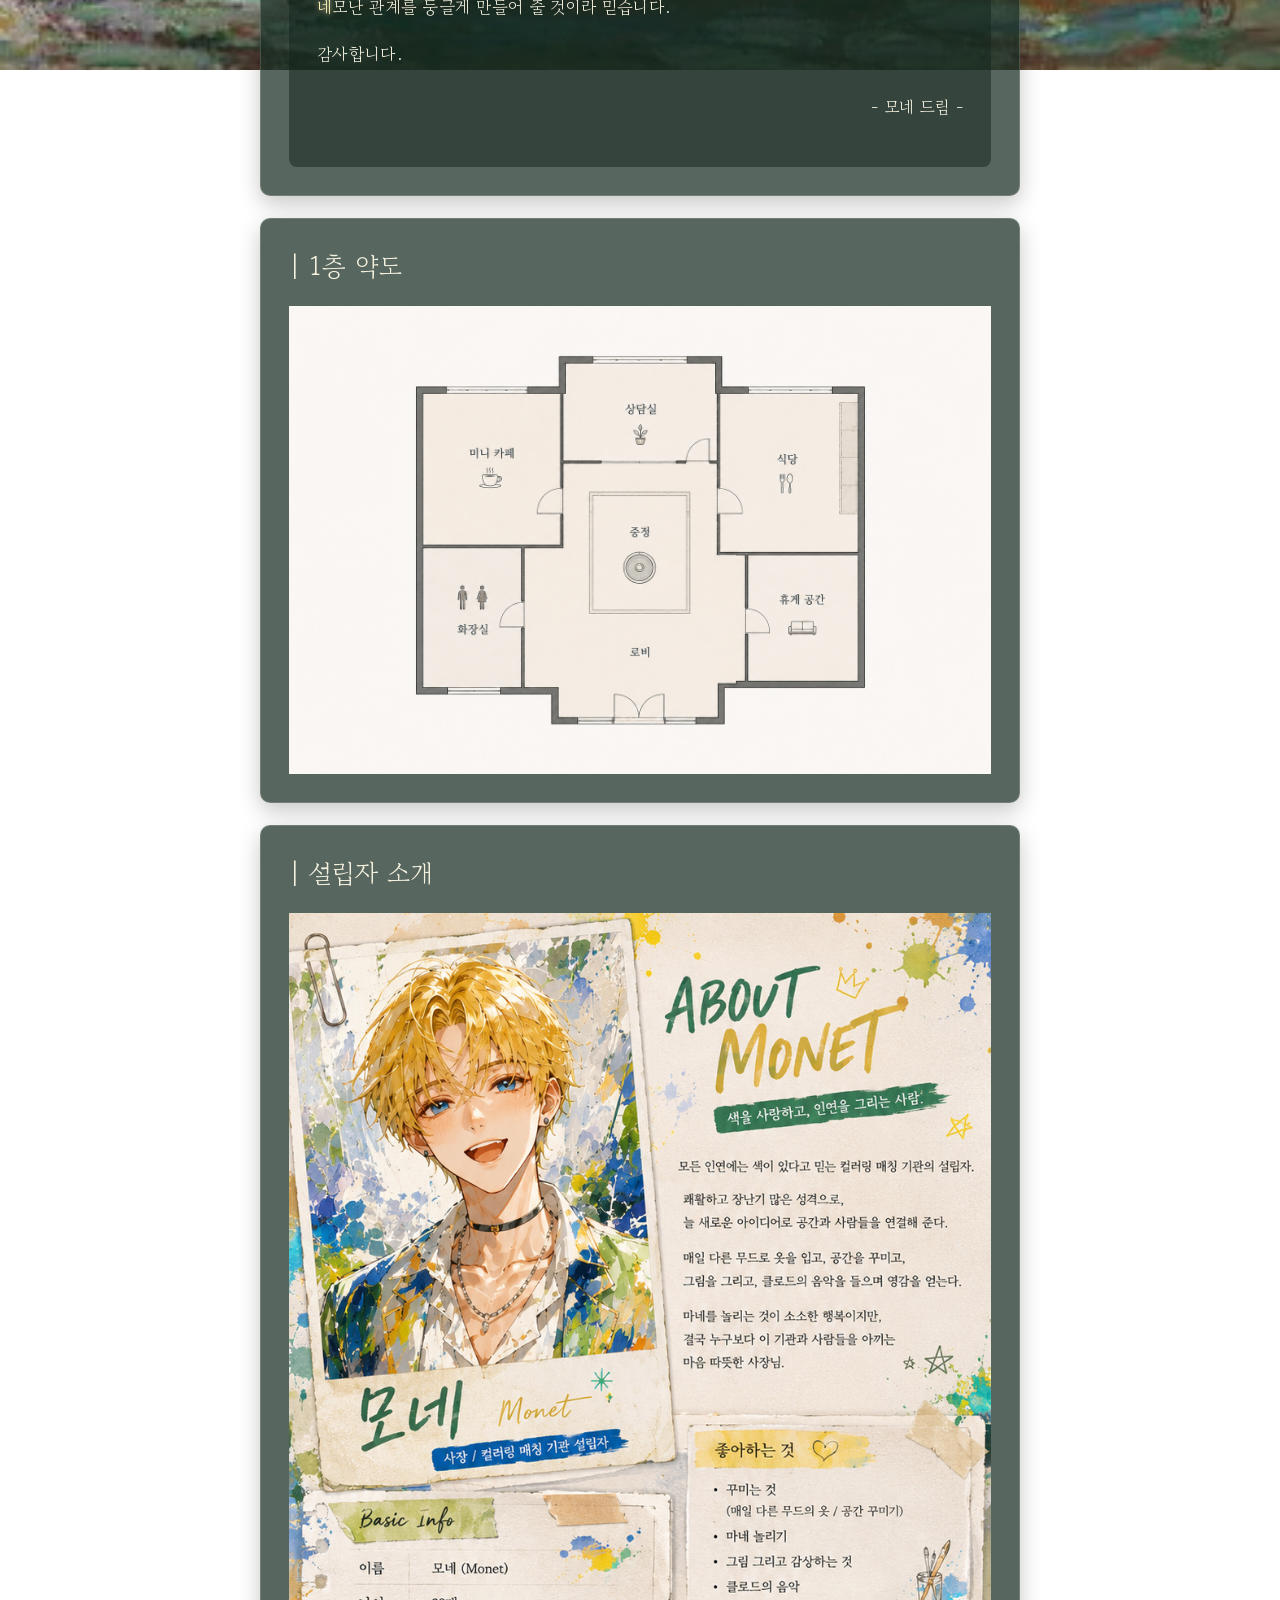
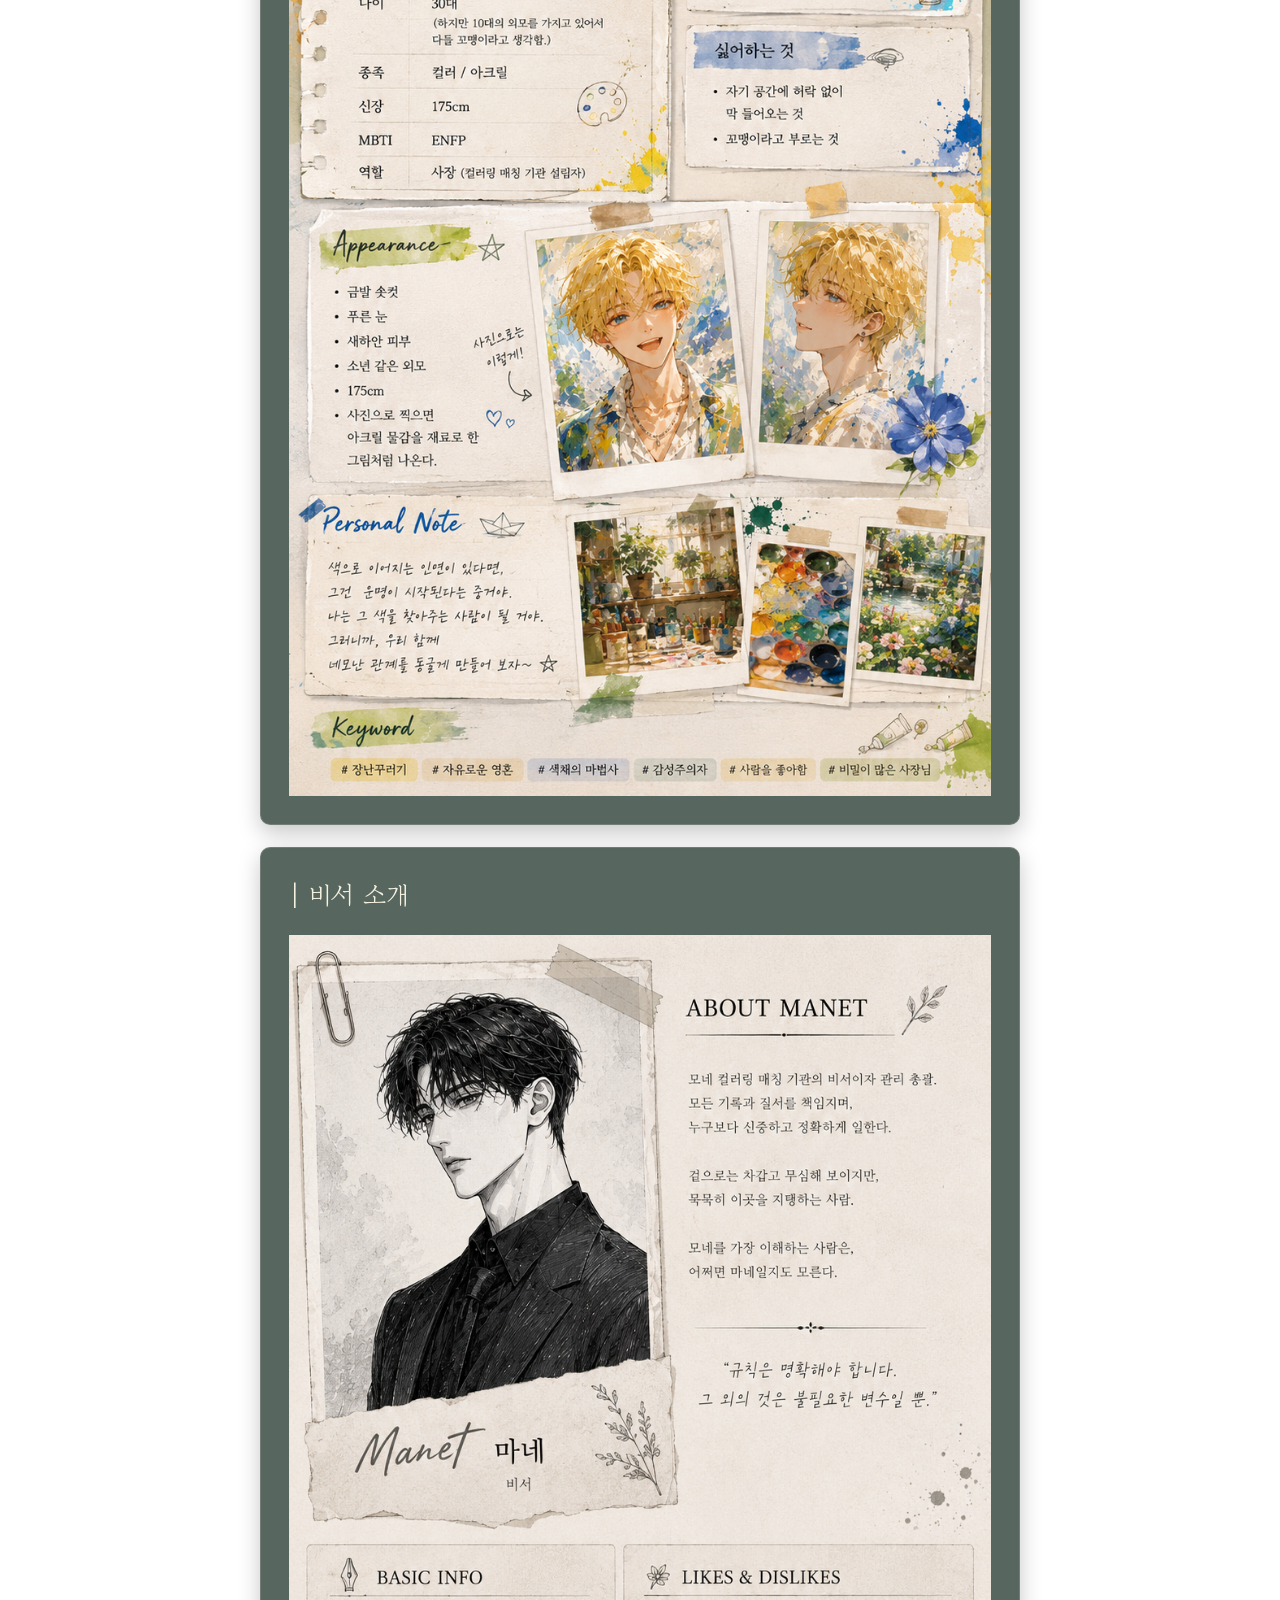
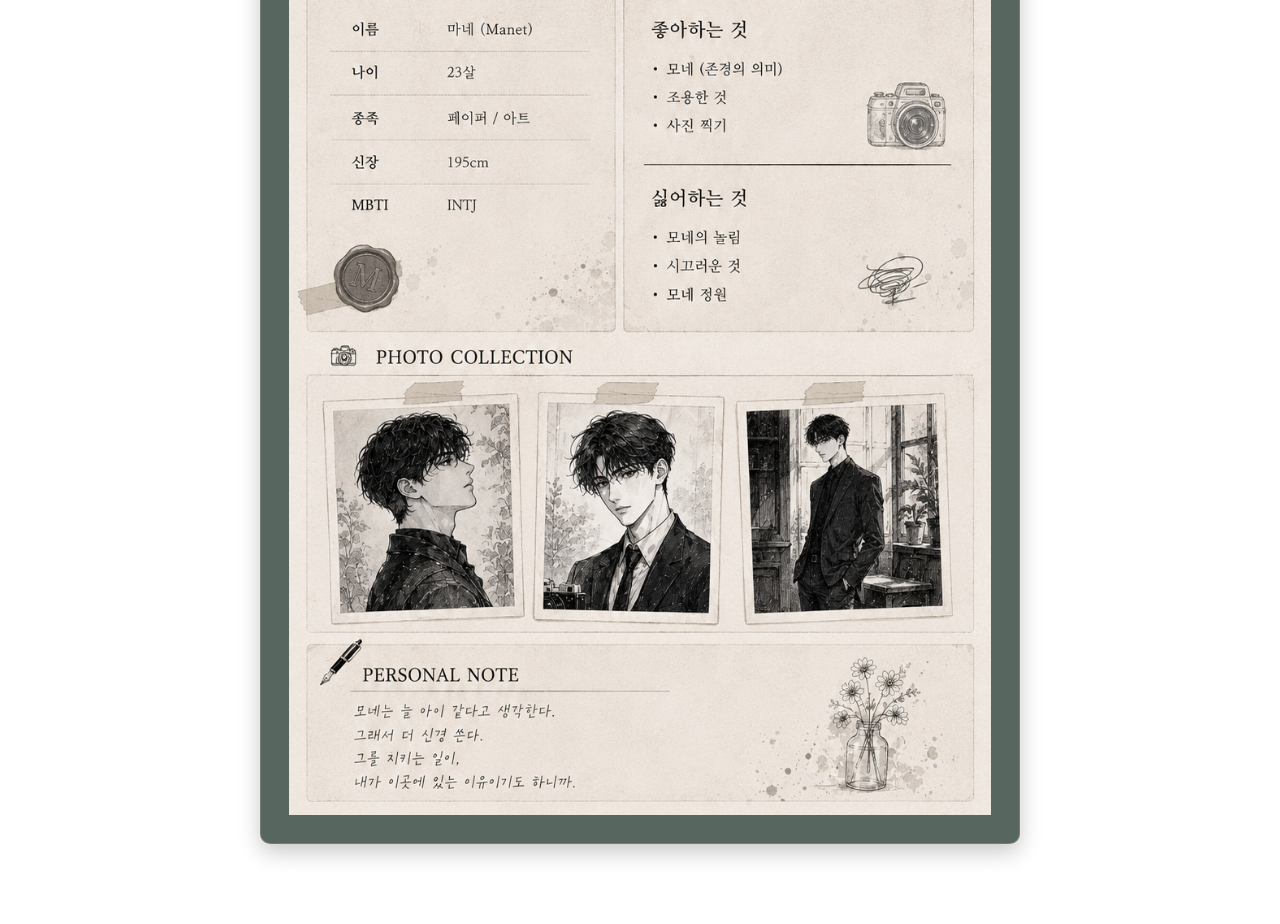
==== commit e53a5152: "Update index.html" ====
--- a/index.html
+++ b/index.html
@@ -219,7 +219,7 @@
     </div>
 
 </div>
-  <section id="monetAboutSection" class="monet-about-section">
+  <section id="monetAboutSection" class="monet-about-section page-section hidden-page">
 
   <div class="monet-about-card">
     <h2>| 설립자의 말씀</h2>
--- a/style.css
+++ b/style.css
@@ -881,3 +881,107 @@
   );
   border-radius: 999px;
 }
+/* ===== 모네 소개 페이지 ===== */
+
+.monet-about-section {
+  width: min(92%, 760px);
+  margin: 24px auto 80px;
+}
+
+.monet-about-card {
+  width: 100%;
+  margin: 22px auto;
+  padding: 28px;
+  border-radius: 10px;
+  background: rgba(23, 43, 34, 0.72);
+  border: 1px solid rgba(245, 241, 223, 0.18);
+  box-shadow: 0 8px 22px rgba(0,0,0,0.22);
+  overflow: hidden;
+}
+
+.monet-about-card h2 {
+  margin: 0 0 22px;
+  color: #f5f1df;
+  font-size: 26px;
+  font-weight: 400;
+}
+
+.founder-text {
+  padding: 28px;
+  border-radius: 8px;
+  background: rgba(16, 34, 27, 0.48);
+  color: #f5f1df;
+  line-height: 1.8;
+  font-size: 17px;
+  overflow: hidden;
+}
+
+.founder-sign {
+  text-align: right;
+  margin-top: 22px;
+}
+
+.secret-spark {
+  color: #fff4b8;
+  text-shadow:
+    0 0 5px rgba(255,244,184,0.8),
+    0 0 12px rgba(255,244,184,0.5);
+  cursor: pointer;
+  animation: secretSpark 1.6s infinite alternate;
+}
+
+@keyframes secretSpark {
+  from {
+    opacity: 0.65;
+    text-shadow: 0 0 3px rgba(255,244,184,0.5);
+  }
+  to {
+    opacity: 1;
+    text-shadow:
+      0 0 8px rgba(255,244,184,0.95),
+      0 0 18px rgba(255,244,184,0.6);
+  }
+}
+
+.image-frame {
+  width: 100%;
+  background: rgba(245, 241, 223, 0.08);
+  overflow: hidden;
+  display: flex;
+  justify-content: center;
+  align-items: center;
+}
+
+.image-frame img {
+  display: block;
+  width: 100%;
+  max-width: 100%;
+  height: auto;
+}
+
+.portrait-frame img {
+  width: 100%;
+  object-fit: contain;
+}
+
+@media screen and (max-width: 700px) {
+  .monet-about-section {
+    width: 92%;
+    margin-top: 18px;
+  }
+
+  .monet-about-card {
+    padding: 18px;
+    margin: 18px auto;
+  }
+
+  .monet-about-card h2 {
+    font-size: 22px;
+  }
+
+  .founder-text {
+    padding: 20px;
+    font-size: 14px;
+    line-height: 1.75;
+  }
+}
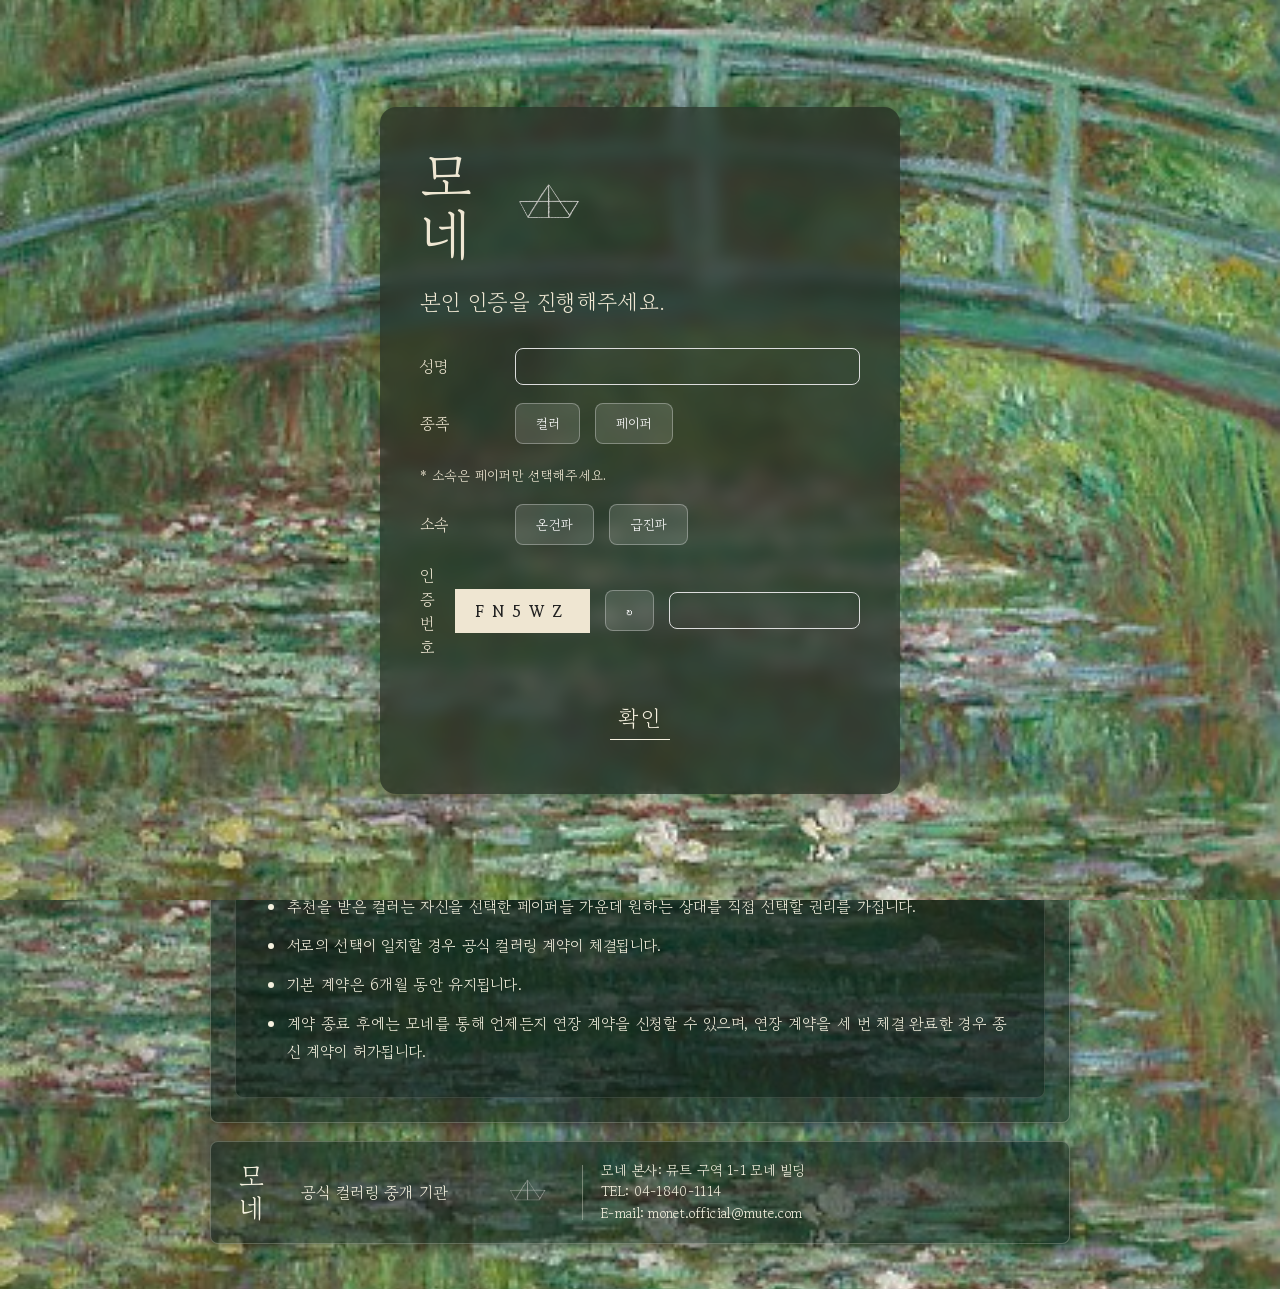
==== commit e8a08c43: "Update index.html" ====
--- a/index.html
+++ b/index.html
@@ -13,7 +13,7 @@
 </head>
 
 <body>
-  <div class="wrap">
+  <div class="wrap" id="homeSection">
 
     <header class="panel hero">
       <div class="top-info">
--- a/style.css
+++ b/style.css
@@ -985,3 +985,11 @@
     line-height: 1.75;
   }
 }
+.hidden-page {
+  display: none !important;
+}
+
+.page-section {
+  width: min(92%, 760px);
+  margin: 24px auto 80px;
+}
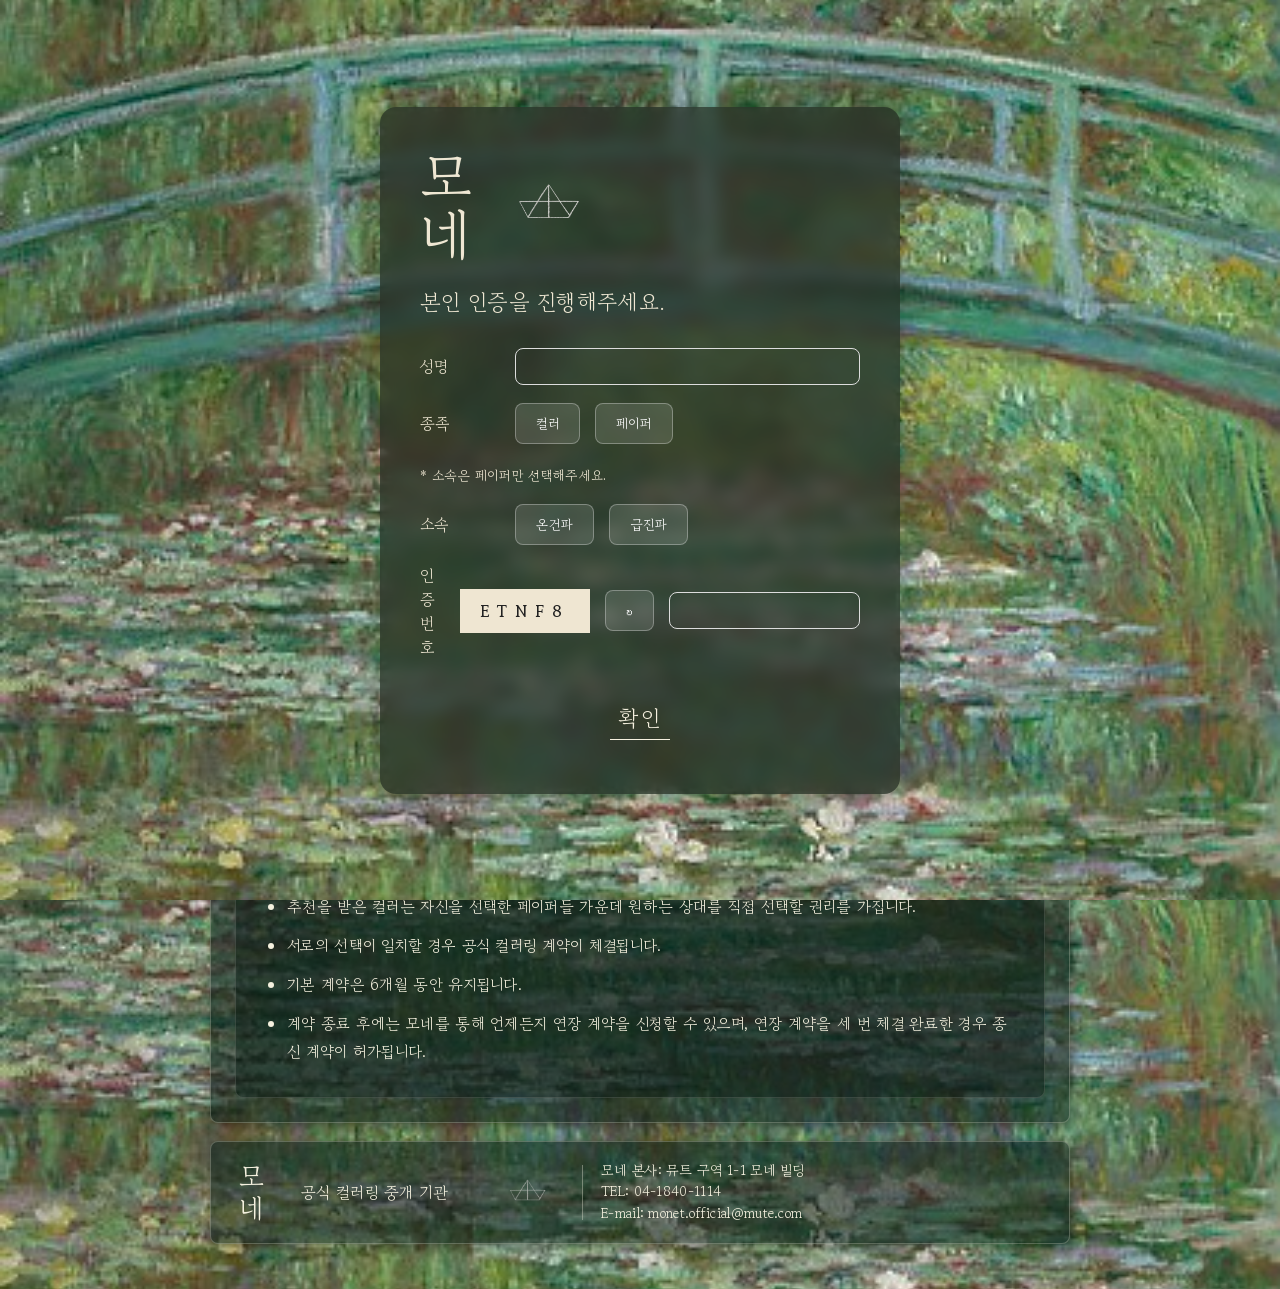
==== commit abd51f33: "Update index.html" ====
--- a/index.html
+++ b/index.html
@@ -13,7 +13,7 @@
 </head>
 
 <body>
-  <div class="wrap" id="homeSection">
+  <div class="wrap">
 
     <header class="panel hero">
       <div class="top-info">
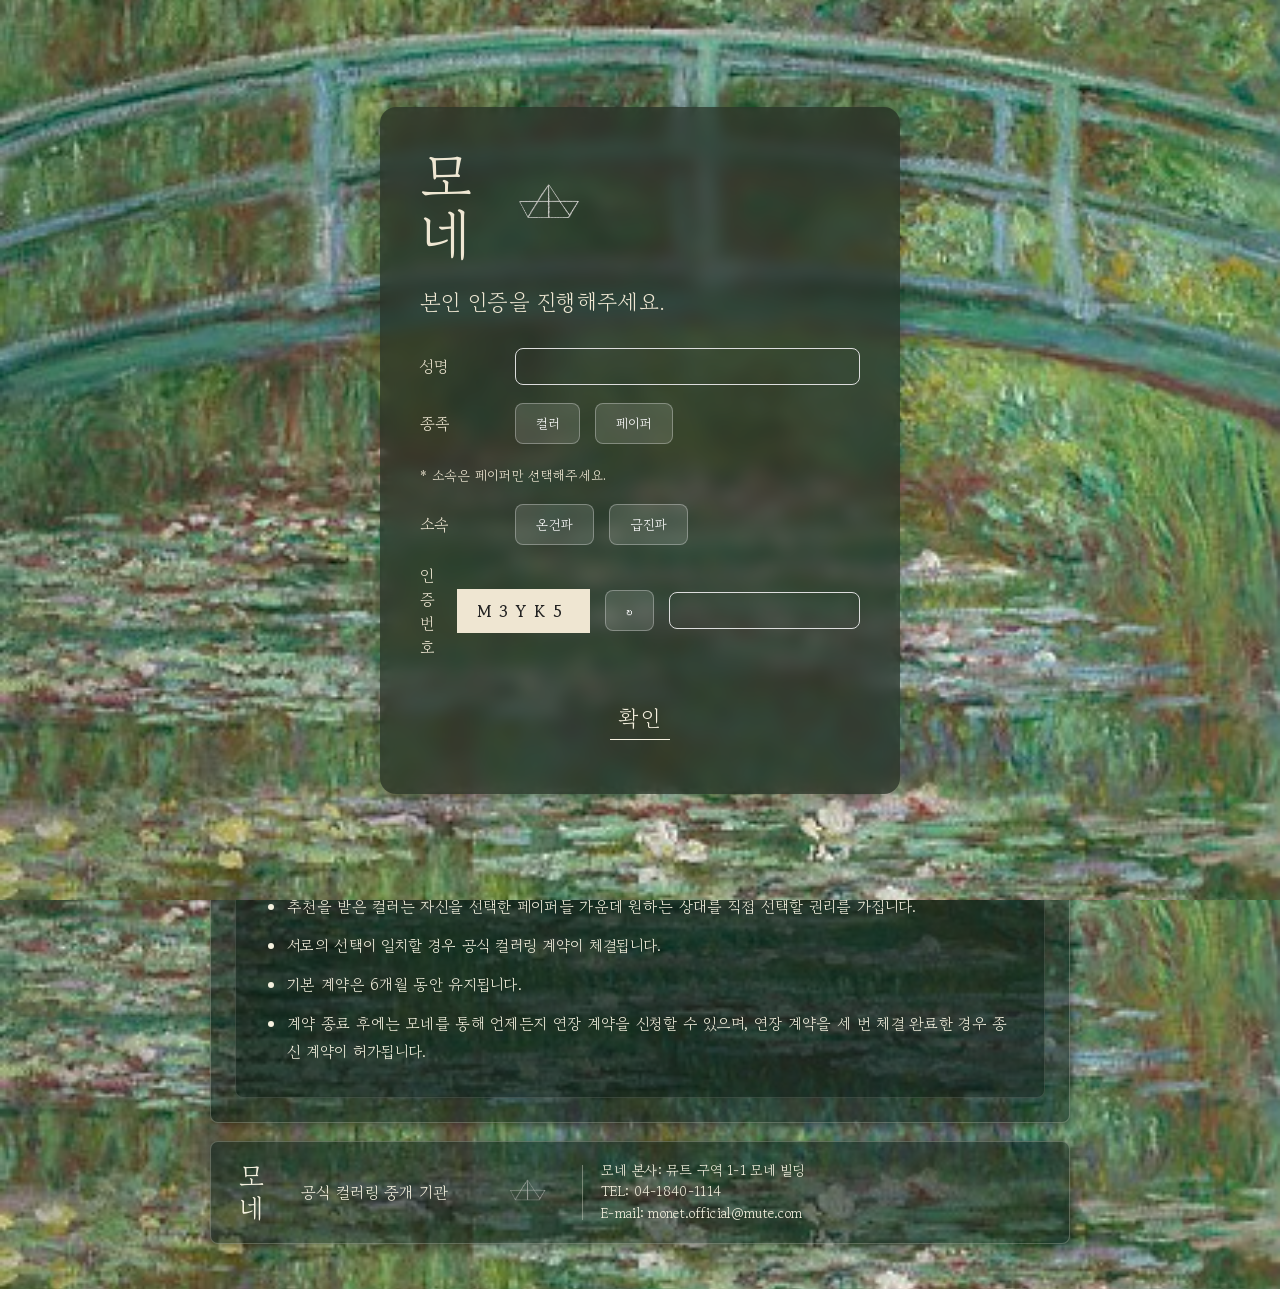
==== commit 37297610: "Update index.html" ====
--- a/index.html
+++ b/index.html
@@ -35,7 +35,7 @@
       <button data-page="notice">공지사항</button><span>|</span>
       <button data-page="center">고객 센터</button>
     </nav>
-
+<div id="pageHome" class="site-page">
     <main class="two-column">
       <section class="panel box">
         <h2>| 클로드 헌정 신곡
@@ -109,117 +109,8 @@
         E-mail: monet.official@mute.com
       </div>
     </footer>
-
-  </div>
-<!-- =======================
-     Login Overlay
-======================== -->
-
-<div id="loginOverlay">
-
-    <div class="login-card">
-
-        <div class="login-title">
-
-            <div class="login-logo">
-                모<br>네
-            </div>
-
-            <img class="login-boat"
-                 src="./monet-project/assets/icons/icon-boat.png"
-                 alt="boat">
-
-        </div>
-
-        <p class="login-text">
-            본인 인증을 진행해주세요.
-        </p>
-
-        <div class="login-row">
-            <label>성명</label>
-            <input id="userName" type="text">
-        </div>
-
-        <div class="login-row">
-            <label>종족</label>
-
-            <button class="raceBtn" data-race="color">컬러</button>
-
-            <button class="raceBtn" data-race="paper">페이퍼</button>
-        </div>
-
-        <small>* 소속은 페이퍼만 선택해주세요.</small>
-
-        <div class="login-row">
-            <label>소속</label>
-
-            <button class="groupBtn" data-group="good">온건파</button>
-
-            <button class="groupBtn" data-group="bad">급진파</button>
-        </div>
-
-        <div class="login-row">
-
-            <label>인증번호</label>
-
-            <span id="captchaText"></span>
-
-            <button id="refreshCaptcha">↻</button>
-
-            <input id="captchaInput">
-
-        </div>
-
-        <button id="loginBtn">
-            확인
-        </button>
-
-    </div>
-
-</div>
-
-<!-- Error -->
-
-<div id="errorOverlay">
-
-    <div class="error-card">
-
-        <h2>| Error</h2>
-
-        <p>
-
-귀하께서는 서비스 대상자가 아니므로
-<br>
-본 사이트에서 5초 뒤에 추방됩니다.
-
-        </p>
-
-        <div id="countDown">
-5
-        </div>
-
-    </div>
-
-</div>
-
-<!-- Loading -->
-
-<div id="loadingOverlay">
-
-    <div class="loading-card">
-
-        <img
-        src="./monet-project/assets/icons/icon-boat.png"
-        class="loadingBoat">
-
-        <h3>Loading ...</h3>
-
-        <progress id="loadingBar" value="0" max="100"></progress>
-
-    </div>
-
-</div>
-  <section id="monetAboutSection" class="monet-about-section page-section hidden-page">
+</div>
+      <section id="monetAboutSection" class="monet-about-section page-section hidden-page">
 
   <div class="monet-about-card">
     <h2>| 설립자의 말씀</h2>
@@ -264,6 +155,116 @@
   </div>
 
 </section>
+  </div>
+<!-- =======================
+     Login Overlay
+======================== -->
+
+<div id="loginOverlay">
+
+    <div class="login-card">
+
+        <div class="login-title">
+
+            <div class="login-logo">
+                모<br>네
+            </div>
+
+            <img class="login-boat"
+                 src="./monet-project/assets/icons/icon-boat.png"
+                 alt="boat">
+
+        </div>
+
+        <p class="login-text">
+            본인 인증을 진행해주세요.
+        </p>
+
+        <div class="login-row">
+            <label>성명</label>
+            <input id="userName" type="text">
+        </div>
+
+        <div class="login-row">
+            <label>종족</label>
+
+            <button class="raceBtn" data-race="color">컬러</button>
+
+            <button class="raceBtn" data-race="paper">페이퍼</button>
+        </div>
+
+        <small>* 소속은 페이퍼만 선택해주세요.</small>
+
+        <div class="login-row">
+            <label>소속</label>
+
+            <button class="groupBtn" data-group="good">온건파</button>
+
+            <button class="groupBtn" data-group="bad">급진파</button>
+        </div>
+
+        <div class="login-row">
+
+            <label>인증번호</label>
+
+            <span id="captchaText"></span>
+
+            <button id="refreshCaptcha">↻</button>
+
+            <input id="captchaInput">
+
+        </div>
+
+        <button id="loginBtn">
+            확인
+        </button>
+
+    </div>
+
+</div>
+
+<!-- Error -->
+
+<div id="errorOverlay">
+
+    <div class="error-card">
+
+        <h2>| Error</h2>
+
+        <p>
+
+귀하께서는 서비스 대상자가 아니므로
+<br>
+본 사이트에서 5초 뒤에 추방됩니다.
+
+        </p>
+
+        <div id="countDown">
+5
+        </div>
+
+    </div>
+
+</div>
+
+<!-- Loading -->
+
+<div id="loadingOverlay">
+
+    <div class="loading-card">
+
+        <img
+        src="./monet-project/assets/icons/icon-boat.png"
+        class="loadingBoat">
+
+        <h3>Loading ...</h3>
+
+        <progress id="loadingBar" value="0" max="100"></progress>
+
+    </div>
+
+</div>
+
   <script src="script.js"></script>
 </body>
 </html>
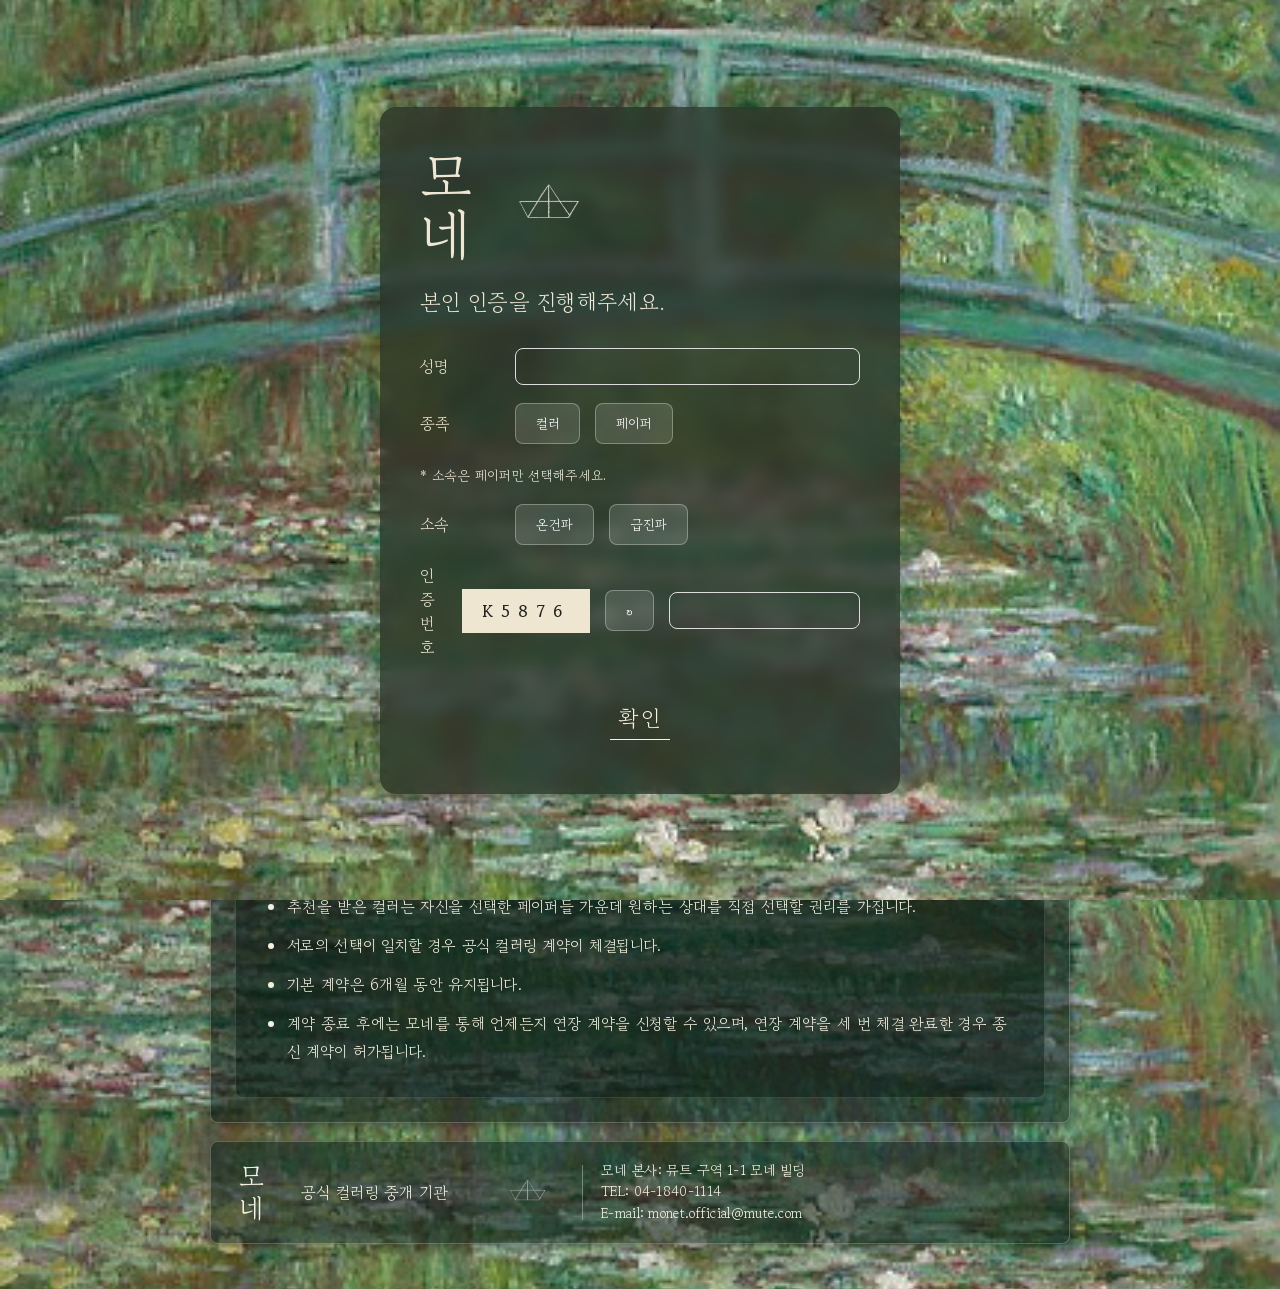
==== commit 88711e61: "Update index.html" ====
--- a/index.html
+++ b/index.html
@@ -110,51 +110,7 @@
       </div>
     </footer>
 </div>
-      <section id="monetAboutSection" class="monet-about-section page-section hidden-page">
-
-  <div class="monet-about-card">
-    <h2>| 설립자의 말씀</h2>
-
-    <div class="founder-text">
-      <p>저희 기관은 고객 여러분이</p>
-
-      <p>
-        <span class="secret-spark">마</span>음 놓고 서비스를 이용할 수 있도록 항상 신뢰를 최우선으로 생각합니다.
-        모든 상담은 공정하게 진행되며,<br>
-        <span class="secret-spark">네</span>트워크 보안과 개인정보 보호 원칙을 철저히 준수합니다.
-        서로를 존중하는 태도는<br>
-        <span class="secret-spark">모</span>든 인연의 시작이며 가장 중요한 가치라고 생각합니다.
-        여러분의 작은 배려가<br>
-        <span class="secret-spark">네</span>모난 관계를 둥글게 만들어 줄 것이라 믿습니다.
-      </p>
-
-      <p>감사합니다.</p>
-      <p class="founder-sign">- 모네 드림 -</p>
-    </div>
-  </div>
-
-  <div class="monet-about-card">
-    <h2>| 1층 약도</h2>
-    <div class="image-frame">
-      <img src="./monet-project/assets/map/1f-map.png" alt="1층 약도">
-    </div>
-  </div>
-
-  <div class="monet-about-card">
-    <h2>| 설립자 소개</h2>
-    <div class="image-frame portrait-frame">
-      <img src="./monet-project/assets/profile/profile-monet.png" alt="모네 프로필">
-    </div>
-  </div>
-
-  <div class="monet-about-card">
-    <h2>| 비서 소개</h2>
-    <div class="image-frame portrait-frame">
-      <img src="./monet-project/assets/profile/profile-manet.png" alt="마네 프로필">
-    </div>
-  </div>
-
-</section>
+      
   </div>
 <!-- =======================
      Login Overlay
--- a/style.css
+++ b/style.css
@@ -993,3 +993,73 @@
   width: min(92%, 760px);
   margin: 24px auto 80px;
 }
+.hidden-page {
+  display: none !important;
+}
+
+#monetAboutSection {
+  width: 100%;
+  margin: 22px auto 80px;
+}
+
+#monetAboutSection.active-page {
+  display: block
+/* about.html 전용 */
+.monet-about-section {
+  width: 100%;
+  margin: 22px auto 80px;
+}
+
+.monet-about-card {
+  width: 100%;
+  margin: 22px auto;
+  padding: 28px;
+  border-radius: 8px;
+  background: rgba(15, 34, 27, 0.58);
+  border: 1px solid rgba(245, 241, 223, 0.22);
+  box-shadow: 3px 3px 8px rgba(0,0,0,0.35);
+  overflow: hidden;
+}
+
+.monet-about-card h2 {
+  margin: 0 0 22px;
+  font-size: 27px;
+  font-weight: 400;
+}
+
+.founder-text {
+  padding: 28px;
+  border-radius: 8px;
+  background: rgba(10, 27, 21, 0.46);
+  border: 1px solid rgba(244, 240, 223, 0.14);
+  line-height: 1.8;
+  font-size: 16px;
+}
+
+.founder-sign {
+  text-align: right;
+}
+
+.image-frame {
+  width: 100%;
+  overflow: hidden;
+}
+
+.image-frame img {
+  width: 100%;
+  max-width: 100%;
+  height: auto;
+  display: block;
+}
+
+.secret-spark {
+  color: #fff4b8;
+  cursor: pointer;
+  animation: secretSpark 1.3s infinite alternate;
+  text-shadow: 0 0 8px rgba(255,244,184,.9);
+}
+
+@keyframes secretSpark {
+  from { opacity: .55; }
+  to { opacity: 1; text-shadow: 0 0 16px rgba(255,244,184,1); }
+}
